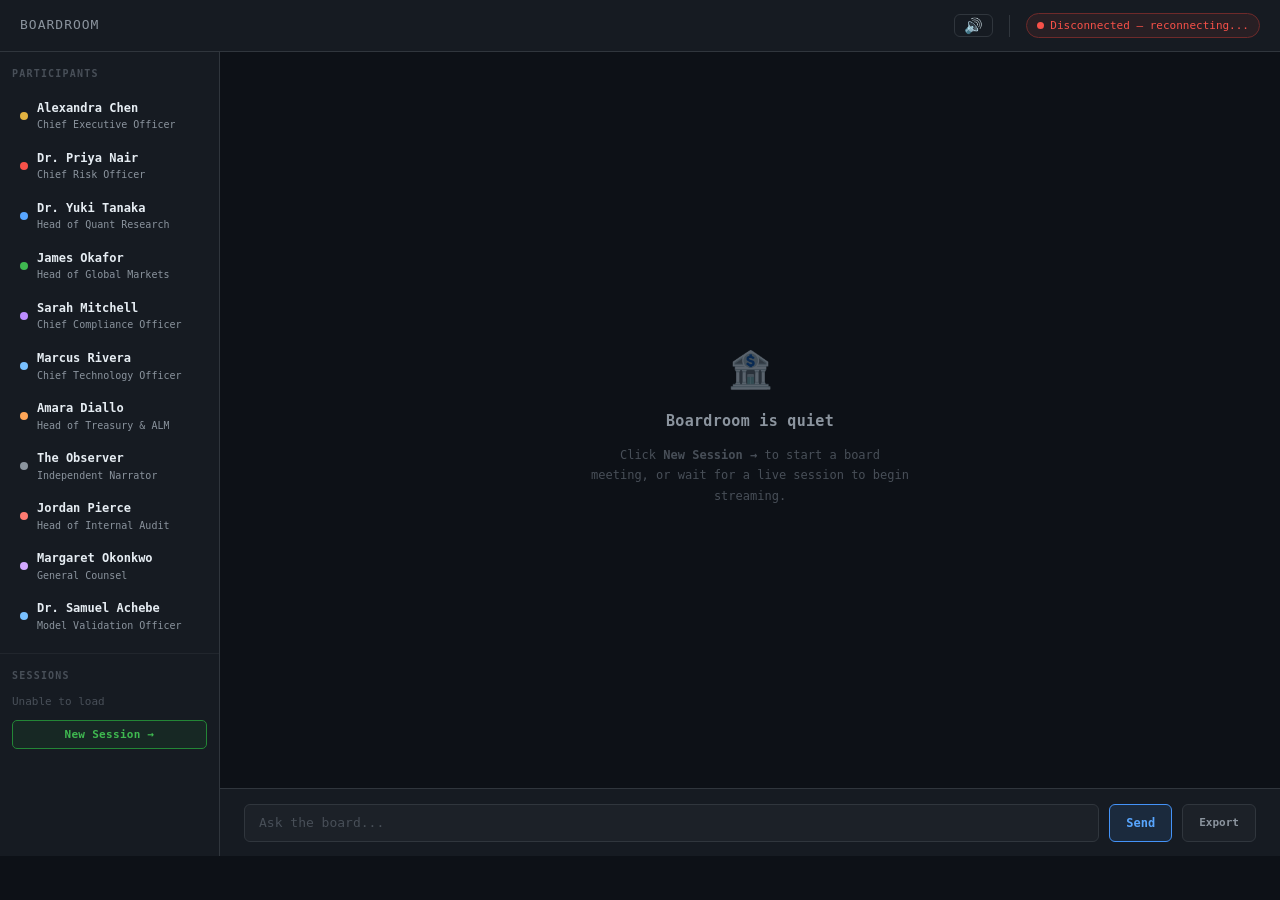
==== dashboard/boardroom.html @ c1d86e3c "feat: boardroom agent picker — 11 agent cards, 3-column grid" ====
<!DOCTYPE html>
<html lang="en">
<head>
    <meta charset="UTF-8">
    <meta name="viewport" content="width=device-width, initial-scale=1.0">
    <title>Apex Global Bank — Boardroom</title>
    <style>
        /* ── Reset & base ──────────────────────────────────────────────────── */
        *, *::before, *::after { box-sizing: border-box; margin: 0; padding: 0; }

        :root {
            --bg-base:      #0d1117;
            --bg-surface:   #161b22;
            --bg-elevated:  #1c2128;
            --border:       #30363d;
            --border-subtle:#21262d;
            --text-primary: #e6edf3;
            --text-muted:   #8b949e;
            --text-dim:     #484f58;
            --gold:         #e3b341;
            --blue:         #58a6ff;
            --green:        #3fb950;
            --red:          #f85149;
            --panel-left:   220px;
            --header-h:     52px;
            --input-h:      68px;
            --font:         'SF Mono', 'Menlo', 'Monaco', 'Cascadia Code', 'Consolas', monospace;
        }

        html, body {
            height: 100%;
            overflow: hidden;
            background: var(--bg-base);
            color: var(--text-primary);
            font-family: var(--font);
            font-size: 13px;
            line-height: 1.55;
        }

        /* ── Layout shell ──────────────────────────────────────────────────── */
        .shell {
            display: grid;
            grid-template-rows: var(--header-h) 1fr;
            height: calc(100vh - 44px); /* 44px = global nav height */
        }

        /* ── Header ────────────────────────────────────────────────────────── */
        .header {
            display: flex;
            align-items: center;
            gap: 16px;
            padding: 0 20px;
            background: var(--bg-surface);
            border-bottom: 1px solid var(--border);
            position: relative;
            z-index: 10;
        }

        .header-logo {
            font-size: 14px;
            font-weight: 700;
            color: var(--gold);
            letter-spacing: 0.5px;
            display: flex;
            align-items: center;
            gap: 8px;
            text-decoration: none;
            cursor: pointer;
        }

        .header-logo .bank-icon {
            width: 22px;
            height: 22px;
            background: var(--gold);
            border-radius: 4px;
            display: flex;
            align-items: center;
            justify-content: center;
            font-size: 12px;
            color: var(--bg-base);
        }

        .header-divider {
            width: 1px;
            height: 22px;
            background: var(--border);
        }

        .header-title {
            font-size: 13px;
            color: var(--text-muted);
            letter-spacing: 1px;
            text-transform: uppercase;
        }

        .header-spacer { flex: 1; }

        .btn-mute {
            background: none;
            border: 1px solid var(--border);
            border-radius: 6px;
            color: var(--text-muted);
            font-size: 15px;
            line-height: 1;
            padding: 3px 9px;
            cursor: pointer;
            transition: color 0.2s, border-color 0.2s;
        }
        .btn-mute:hover { color: var(--text-primary); border-color: var(--text-muted); }
        .btn-mute.muted { color: var(--text-dim); border-color: var(--border-subtle); }


        .connection-badge {
            display: inline-flex;
            align-items: center;
            gap: 6px;
            padding: 3px 10px;
            border-radius: 20px;
            font-size: 11px;
            border: 1px solid var(--border);
            color: var(--text-muted);
            background: var(--bg-base);
            transition: all 0.3s;
        }

        .connection-badge.connected {
            border-color: #238636;
            color: var(--green);
            background: rgba(35, 134, 54, 0.08);
        }

        .connection-badge.disconnected {
            border-color: #6e2a2a;
            color: var(--red);
            background: rgba(248, 81, 73, 0.08);
        }

        .conn-dot {
            width: 7px;
            height: 7px;
            border-radius: 50%;
            background: currentColor;
        }

        .connection-badge.connected .conn-dot {
            animation: pulse-dot 2s ease-in-out infinite;
        }

        /* ── Body split ────────────────────────────────────────────────────── */
        .body {
            display: grid;
            grid-template-columns: var(--panel-left) 1fr;
            overflow: hidden;
        }

        /* ── Left sidebar ──────────────────────────────────────────────────── */
        .sidebar {
            background: var(--bg-surface);
            border-right: 1px solid var(--border);
            display: flex;
            flex-direction: column;
            overflow: hidden;
        }

        .sidebar-section {
            padding: 14px 12px 10px;
            border-bottom: 1px solid var(--border-subtle);
        }

        .sidebar-section:last-child {
            border-bottom: none;
            flex: 1;
            overflow-y: auto;
        }

        .section-label {
            font-size: 10px;
            text-transform: uppercase;
            letter-spacing: 1.2px;
            color: var(--text-dim);
            margin-bottom: 10px;
            font-weight: 600;
        }

        /* ── Agent cards ───────────────────────────────────────────────────── */
        .agent-card {
            display: flex;
            align-items: center;
            gap: 9px;
            padding: 7px 8px;
            border-radius: 5px;
            margin-bottom: 2px;
            cursor: default;
            transition: background 0.15s;
        }

        .agent-card:hover { background: var(--bg-elevated); }

        .agent-card.speaking {
            background: var(--bg-elevated);
        }

        .agent-indicator {
            width: 8px;
            height: 8px;
            border-radius: 50%;
            flex-shrink: 0;
            background: var(--text-dim);
            transition: background 0.3s;
        }

        .agent-card.speaking .agent-indicator {
            animation: speaking-pulse 0.9s ease-in-out infinite;
        }

        .agent-info {
            overflow: hidden;
            min-width: 0;
        }

        .agent-card-name {
            font-size: 12px;
            font-weight: 600;
            color: var(--text-primary);
            white-space: nowrap;
            overflow: hidden;
            text-overflow: ellipsis;
        }

        .agent-card-title {
            font-size: 10px;
            color: var(--text-muted);
            white-space: nowrap;
            overflow: hidden;
            text-overflow: ellipsis;
        }

        /* ── Session list ──────────────────────────────────────────────────── */
        .sessions-scroll {
            overflow-y: auto;
            max-height: 200px;
        }

        .session-item {
            padding: 8px 8px;
            border-radius: 5px;
            cursor: pointer;
            border: 1px solid transparent;
            margin-bottom: 4px;
            transition: all 0.15s;
        }

        .session-item:hover {
            background: var(--bg-elevated);
            border-color: var(--border);
        }

        .session-title {
            font-size: 11px;
            color: var(--text-primary);
            font-weight: 500;
            margin-bottom: 3px;
            line-height: 1.3;
        }

        .session-meta {
            font-size: 10px;
            color: var(--text-muted);
            display: flex;
            gap: 8px;
            flex-wrap: wrap;
        }

        .session-participants {
            color: var(--text-dim);
        }

        .btn-new-session {
            width: 100%;
            margin-top: 10px;
            padding: 7px 12px;
            background: rgba(35, 134, 54, 0.12);
            border: 1px solid #238636;
            border-radius: 5px;
            color: var(--green);
            font-family: var(--font);
            font-size: 11px;
            font-weight: 600;
            cursor: pointer;
            letter-spacing: 0.3px;
            transition: all 0.2s;
            text-align: center;
        }

        .btn-new-session:hover {
            background: rgba(35, 134, 54, 0.22);
            transform: translateY(-1px);
        }

        .btn-new-session:active { transform: translateY(0); }

        .btn-new-session.starting {
            color: var(--gold);
            border-color: var(--gold);
            background: rgba(227, 179, 65, 0.12);
            pointer-events: none;
        }

        /* ── Meeting modal ──────────────────────────────────────────────────── */
        .modal-overlay {
            display: none;
            position: fixed; inset: 0;
            background: rgba(1,4,9,0.75);
            z-index: 100;
            align-items: center;
            justify-content: center;
        }
        .modal-overlay.open { display: flex; }

        .modal {
            background: var(--bg-elevated);
            border: 1px solid var(--border);
            border-radius: 8px;
            padding: 24px;
            width: 480px;
            max-width: 92vw;
            box-shadow: 0 24px 48px rgba(0,0,0,0.5);
            animation: fade-in 0.2s ease;
        }

        .modal h3 {
            font-size: 14px;
            font-weight: 600;
            color: var(--text-primary);
            margin-bottom: 18px;
        }

        .modal label {
            display: block;
            font-size: 11px;
            color: var(--text-muted);
            text-transform: uppercase;
            letter-spacing: 0.06em;
            margin-bottom: 6px;
            margin-top: 14px;
        }

        .modal textarea, .modal input[type=text] {
            width: 100%;
            background: var(--bg-base);
            border: 1px solid var(--border);
            border-radius: 5px;
            padding: 9px 12px;
            color: var(--text-primary);
            font-family: var(--font);
            font-size: 13px;
            outline: none;
            resize: vertical;
        }
        .modal textarea { min-height: 72px; }
        .modal textarea:focus, .modal input[type=text]:focus {
            border-color: #4493f8;
        }

        .agent-picker {
            display: grid;
            grid-template-columns: repeat(3, 1fr);
            gap: 8px;
            margin-top: 4px;
        }

        .agent-pick-card {
            display: flex;
            flex-direction: column;
            align-items: center;
            justify-content: center;
            gap: 4px;
            padding: 8px 6px;
            height: 52px;
            border-radius: 6px;
            border: 1px solid var(--border);
            cursor: pointer;
            transition: all 0.15s;
            background: var(--bg-base);
            user-select: none;
            position: relative;
            overflow: hidden;
        }

        .agent-pick-card:hover {
            border-color: var(--text-dim);
            background: var(--bg-elevated);
        }

        .agent-pick-card.selected {
            background: var(--bg-elevated);
        }

        .agent-pick-avatar {
            width: 32px;
            height: 32px;
            border-radius: 50%;
            display: flex;
            align-items: center;
            justify-content: center;
            font-size: 11px;
            font-weight: 700;
            flex-shrink: 0;
            border: 1px solid transparent;
        }

        .agent-pick-info {
            display: flex;
            flex-direction: column;
            align-items: center;
            min-width: 0;
            width: 100%;
        }

        .agent-pick-name {
            font-size: 12px;
            font-weight: 600;
            color: var(--text-primary);
            white-space: nowrap;
            overflow: hidden;
            text-overflow: ellipsis;
            max-width: 100%;
            text-align: center;
        }

        .agent-pick-role {
            font-size: 10px;
            color: #8b949e;
            white-space: nowrap;
            overflow: hidden;
            text-overflow: ellipsis;
            max-width: 100%;
            text-align: center;
        }

        .agent-pick-check {
            position: absolute;
            top: 3px;
            right: 5px;
            font-size: 10px;
            font-weight: 700;
            opacity: 0;
            transition: opacity 0.15s;
        }

        .agent-pick-card.selected .agent-pick-check {
            opacity: 1;
        }

        .modal-footer {
            display: flex;
            justify-content: flex-end;
            gap: 8px;
            margin-top: 20px;
        }

        .session-item.active {
            background: var(--bg-elevated);
            border-color: #4493f8;
        }
        .session-status {
            display: inline-block;
            width: 6px; height: 6px;
            border-radius: 50%;
            margin-right: 4px;
        }
        .session-status.running  { background: var(--green); animation: pulse-dot 1.5s infinite; }
        .session-status.completed{ background: var(--text-dim); }
        .session-status.error    { background: var(--red); }

        /* ── Right panel ───────────────────────────────────────────────────── */
        .main-panel {
            display: grid;
            grid-template-rows: 1fr var(--input-h);
            overflow: hidden;
        }

        /* ── Conversation feed ─────────────────────────────────────────────── */
        .conversation {
            overflow-y: auto;
            padding: 20px 24px 12px;
            scroll-behavior: smooth;
        }

        .conversation::-webkit-scrollbar { width: 6px; }
        .conversation::-webkit-scrollbar-track { background: transparent; }
        .conversation::-webkit-scrollbar-thumb {
            background: var(--border);
            border-radius: 3px;
        }

        /* Welcome / empty state */
        .empty-state {
            display: flex;
            flex-direction: column;
            align-items: center;
            justify-content: center;
            height: 100%;
            gap: 12px;
            color: var(--text-dim);
            text-align: center;
        }

        .empty-state .empty-icon {
            font-size: 36px;
            opacity: 0.4;
        }

        .empty-state h2 {
            font-size: 15px;
            font-weight: 600;
            color: var(--text-muted);
            letter-spacing: 0.3px;
        }

        .empty-state p {
            font-size: 12px;
            max-width: 320px;
            line-height: 1.7;
        }

        /* ── Message blocks ────────────────────────────────────────────────── */
        .message-block {
            margin-bottom: 20px;
            padding: 14px 16px;
            border-radius: 6px;
            border-left: 3px solid var(--border);
            background: var(--bg-surface);
            position: relative;
            animation: fade-in 0.25s ease;
        }

        .message-block.observer {
            background: rgba(139, 148, 158, 0.06);
            border-left-color: #8b949e;
            font-style: italic;
        }

        .message-block.system-msg {
            background: rgba(88, 166, 255, 0.05);
            border-left-color: var(--blue);
            border-left-width: 2px;
            color: var(--text-muted);
            font-size: 11px;
            padding: 8px 14px;
            display: flex;
            align-items: center;
            gap: 8px;
        }

        .message-block.system-msg::before {
            content: '●';
            color: var(--blue);
            font-size: 8px;
            flex-shrink: 0;
        }

        /* Streaming block — visible while agent is typing */
        .message-block.streaming {
            border-left-color: currentColor;
        }

        .msg-header {
            display: flex;
            align-items: baseline;
            gap: 10px;
            margin-bottom: 8px;
        }

        .agent-badge {
            display: inline-flex;
            align-items: center;
            padding: 2px 8px;
            border-radius: 12px;
            font-size: 10px;
            font-weight: 700;
            letter-spacing: 0.4px;
            text-transform: uppercase;
            color: var(--bg-base);
            flex-shrink: 0;
        }

        .msg-agent-title {
            font-size: 10px;
            color: var(--text-dim);
            font-style: normal;
        }

        .msg-timestamp {
            font-size: 10px;
            color: var(--text-dim);
            margin-left: auto;
        }

        .msg-text {
            font-size: 13px;
            color: var(--text-primary);
            line-height: 1.7;
            white-space: pre-wrap;
            word-break: break-word;
        }

        .message-block.observer .msg-text {
            color: #a8b3bf;
        }

        /* Markdown-lite rendering applied via JS */
        .msg-text strong { color: #f0f6fc; font-weight: 700; }
        .msg-text em     { font-style: italic; color: var(--text-muted); }

        /* ── Typing indicator ──────────────────────────────────────────────── */
        .typing-block {
            display: none;
            margin-bottom: 16px;
            padding: 12px 16px;
            border-radius: 6px;
            border-left: 3px solid var(--border);
            background: var(--bg-surface);
            animation: fade-in 0.2s ease;
        }

        .typing-block.visible { display: block; }

        .typing-header {
            display: flex;
            align-items: center;
            gap: 10px;
            margin-bottom: 6px;
        }

        .typing-dots {
            display: flex;
            gap: 4px;
            align-items: center;
            height: 16px;
        }

        .typing-dot {
            width: 5px;
            height: 5px;
            border-radius: 50%;
            background: var(--text-dim);
            animation: typing-bounce 1.1s ease-in-out infinite;
        }

        .typing-dot:nth-child(2) { animation-delay: 0.18s; }
        .typing-dot:nth-child(3) { animation-delay: 0.36s; }

        /* Streaming text accumulator inside typing block */
        .streaming-text {
            font-size: 13px;
            color: var(--text-muted);
            line-height: 1.7;
            white-space: pre-wrap;
            word-break: break-word;
            min-height: 20px;
        }

        /* ── Input bar ─────────────────────────────────────────────────────── */
        .input-bar {
            display: flex;
            align-items: center;
            gap: 10px;
            padding: 12px 24px;
            background: var(--bg-surface);
            border-top: 1px solid var(--border);
        }

        .input-field {
            flex: 1;
            height: 38px;
            background: var(--bg-elevated);
            border: 1px solid var(--border);
            border-radius: 6px;
            padding: 0 14px;
            color: var(--text-primary);
            font-family: var(--font);
            font-size: 13px;
            outline: none;
            transition: border-color 0.2s;
        }

        .input-field::placeholder { color: var(--text-dim); }

        .input-field:focus {
            border-color: #4493f8;
            background: var(--bg-base);
        }

        .btn {
            height: 38px;
            padding: 0 16px;
            border-radius: 6px;
            border: 1px solid var(--border);
            background: var(--bg-elevated);
            color: var(--text-muted);
            font-family: var(--font);
            font-size: 12px;
            font-weight: 600;
            cursor: pointer;
            white-space: nowrap;
            transition: all 0.15s;
        }

        .btn:hover {
            background: var(--bg-base);
            color: var(--text-primary);
            border-color: #4493f8;
        }

        .btn-send {
            background: rgba(68, 147, 248, 0.12);
            border-color: #4493f8;
            color: var(--blue);
        }

        .btn-send:hover {
            background: rgba(68, 147, 248, 0.22);
            color: #79c0ff;
        }

        .btn-export {
            font-size: 11px;
        }


        /* ── Keyframe animations ───────────────────────────────────────────── */
        @keyframes fade-in {
            from { opacity: 0; transform: translateY(4px); }
            to   { opacity: 1; transform: translateY(0); }
        }

        @keyframes pulse-dot {
            0%, 100% { opacity: 1; }
            50%       { opacity: 0.35; }
        }

        @keyframes speaking-pulse {
            0%, 100% { opacity: 1;   transform: scale(1);    }
            50%       { opacity: 0.5; transform: scale(1.35); }
        }

        @keyframes typing-bounce {
            0%, 60%, 100% { transform: translateY(0);    opacity: 0.4; }
            30%            { transform: translateY(-5px); opacity: 1;   }
        }

        /* ── Scrollbar styling ─────────────────────────────────────────────── */
        .sidebar::-webkit-scrollbar,
        .sessions-scroll::-webkit-scrollbar { width: 4px; }
        .sidebar::-webkit-scrollbar-track,
        .sessions-scroll::-webkit-scrollbar-track { background: transparent; }
        .sidebar::-webkit-scrollbar-thumb,
        .sessions-scroll::-webkit-scrollbar-thumb {
            background: var(--border-subtle);
            border-radius: 2px;
        }
    </style>
    <script src="/static/shared_nav.js" defer></script>
</head>
<body>

<div class="shell">

    <!-- ── Header (page controls only; brand/tabs in global nav) ──────────── -->
    <header class="header">
        <div class="header-title">Boardroom</div>
        <div class="header-spacer"></div>
        <button id="btn-mute" class="btn-mute" onclick="toggleMute()" title="Toggle voice narration">🔊</button>
        <div class="header-divider"></div>
        <div id="conn-badge" class="connection-badge">
            <span class="conn-dot"></span>
            <span id="conn-text">Connecting...</span>
        </div>
    </header>

    <!-- ── Body ────────────────────────────────────────────────────────────── -->
    <div class="body">

        <!-- Left sidebar -->
        <aside class="sidebar">

            <!-- Participants -->
            <div class="sidebar-section">
                <div class="section-label">Participants</div>
                <div id="agents-list">
                    <!-- populated by JS -->
                </div>
            </div>

            <!-- Sessions -->
            <div class="sidebar-section">
                <div class="section-label">Sessions</div>
                <div class="sessions-scroll">
                    <div id="sessions-list">
                        <div style="color:var(--text-dim);font-size:11px;padding:4px 0;">Loading...</div>
                    </div>
                </div>
                <button class="btn-new-session" id="btn-start" onclick="openModal()">
                    New Session &rarr;
                </button>
            </div>

        </aside>

        <!-- Main panel -->
        <main class="main-panel">

            <!-- Conversation feed -->
            <div class="conversation" id="conversation">
                <div class="empty-state" id="empty-state">
                    <div class="empty-icon">🏦</div>
                    <h2>Boardroom is quiet</h2>
                    <p>Click <strong>New Session &rarr;</strong> to start a board meeting,
                       or wait for a live session to begin streaming.</p>
                </div>
            </div>

            <!-- Typing indicator (always present, toggled visible) -->
            <div class="typing-block" id="typing-block">
                <div class="typing-header">
                    <span class="agent-badge" id="typing-badge">...</span>
                    <span class="typing-dots">
                        <span class="typing-dot"></span>
                        <span class="typing-dot"></span>
                        <span class="typing-dot"></span>
                    </span>
                </div>
                <div class="streaming-text" id="streaming-text"></div>
            </div>

            <!-- Input bar -->
            <div class="input-bar">
                <input
                    type="text"
                    class="input-field"
                    id="ask-input"
                    placeholder="Ask the board..."
                    onkeydown="if(event.key==='Enter') sendQuestion()"
                    autocomplete="off"
                    spellcheck="false"
                >
                <button class="btn btn-send" onclick="sendQuestion()">Send</button>
                <button class="btn btn-export" id="btn-export" onclick="exportTranscript()">Export</button>
            </div>

        </main>
    </div>
</div>

<!-- ── New Meeting Modal ────────────────────────────────────────────────────── -->
<div class="modal-overlay" id="modal-overlay" onclick="if(event.target===this)closeModal()">
    <div class="modal">
        <h3>New Board Meeting</h3>

        <label for="modal-topic">Topic / Question</label>
        <textarea id="modal-topic" rows="3"
            placeholder="e.g. What infrastructure do we need to go live with real data feeds?"></textarea>

        <label for="modal-title">Session Title (optional)</label>
        <input type="text" id="modal-title" placeholder="Auto-generated from topic if blank">

        <label>Participants</label>
        <div class="agent-picker" id="agent-picker">
            <!-- populated by JS -->
        </div>

        <div class="modal-footer">
            <button class="btn" onclick="closeModal()">Cancel</button>
            <button class="btn btn-send" id="btn-launch" onclick="launchMeeting()">
                Start Meeting &rarr;
            </button>
        </div>
    </div>
</div>

<script>
    // ── Constants ─────────────────────────────────────────────────────────────

    const AGENT_META = [
        { name: "Alexandra Chen",    title: "Chief Executive Officer",    color: "#e3b341" },
        { name: "Dr. Priya Nair",    title: "Chief Risk Officer",         color: "#f85149" },
        { name: "Dr. Yuki Tanaka",   title: "Head of Quant Research",     color: "#58a6ff" },
        { name: "James Okafor",      title: "Head of Global Markets",     color: "#3fb950" },
        { name: "Sarah Mitchell",    title: "Chief Compliance Officer",   color: "#bc8cff" },
        { name: "Marcus Rivera",     title: "Chief Technology Officer",   color: "#79c0ff" },
        { name: "Amara Diallo",      title: "Head of Treasury & ALM",     color: "#ffa657" },
        { name: "The Observer",      title: "Independent Narrator",       color: "#8b949e" },
        { name: "Jordan Pierce",     title: "Head of Internal Audit",     color: "#ff7b72" },
        { name: "Margaret Okonkwo",  title: "General Counsel",            color: "#d2a8ff" },
        { name: "Dr. Samuel Achebe", title: "Model Validation Officer",   color: "#79c0ff" },
    ];

    // ── Voice profiles — swap provider here when upgrading to ElevenLabs / OpenAI TTS ──
    //
    // Each agent has: gender (for voice matching), accent (BCP-47 prefix),
    // rate (0.1–2.0, 1.0 = normal), pitch (0.0–2.0, 1.0 = normal).
    // BrowserTTSProvider uses these to pick the best available system voice.
    // Future: ElevenLabsTTSProvider maps gender+accent → a provider voice_id.

    const VOICE_PROFILES = {
        "Alexandra Chen":       { gender: "female", accent: "en-US", rate: 1.00, pitch: 1.05 },
        "Dr. Priya Nair":       { gender: "female", accent: "en-GB", rate: 0.85, pitch: 0.95 },
        "Diana Osei":           { gender: "female", accent: "en-US", rate: 0.95, pitch: 1.00 },
        "Amara Diallo":         { gender: "female", accent: "en-US", rate: 0.90, pitch: 1.00 },
        "Sarah Mitchell":       { gender: "female", accent: "en-US", rate: 0.90, pitch: 1.05 },
        "Isabella Rossi":       { gender: "female", accent: "en-US", rate: 1.05, pitch: 1.10 },
        "Dr. Fatima Al-Rashid": { gender: "female", accent: "en-US", rate: 0.95, pitch: 1.00 },
        "Sophie Laurent":       { gender: "female", accent: "en-GB", rate: 1.05, pitch: 1.05 },
        "James Okafor":         { gender: "male",   accent: "en-US", rate: 1.15, pitch: 1.00 },
        "Marcus Rivera":        { gender: "male",   accent: "en-US", rate: 1.05, pitch: 1.05 },
        "Robert Adeyemi":       { gender: "male",   accent: "en-GB", rate: 0.90, pitch: 0.95 },
        "Dr. Yuki Tanaka":      { gender: "male",   accent: "en-US", rate: 1.00, pitch: 1.10 },
        "Chen Wei":             { gender: "male",   accent: "en-US", rate: 0.95, pitch: 0.95 },
        "Ivan Petrov":          { gender: "male",   accent: "en-US", rate: 0.85, pitch: 0.90 },
        "The Observer":         { gender: "male",   accent: "en-US", rate: 0.88, pitch: 0.92 },
    };

    // ── TTS — BrowserTTSProvider (swap point for future ElevenLabs / OpenAI) ──────────
    //
    // To upgrade: implement a class with the same speak(text, profile) / cancel() API,
    // then change the one line in TTSManager: `this._provider = new YourProvider()`.

    class BrowserTTSProvider {
        constructor() {
            this._synth  = window.speechSynthesis;
            this._voices = [];
            // Chrome loads voices async; other browsers load them sync
            const load = () => { this._voices = this._synth.getVoices(); };
            load();
            if (this._synth.onvoiceschanged !== undefined) {
                this._synth.onvoiceschanged = load;
            }
        }

        speak(text, profile) {
            // Re-fetch voices in case they loaded after construction
            if (!this._voices.length) this._voices = this._synth.getVoices();
            const utt = new SpeechSynthesisUtterance(text);
            const v   = this._pickVoice(profile);
            if (v) utt.voice = v;
            utt.rate  = profile.rate  ?? 1.0;
            utt.pitch = profile.pitch ?? 1.0;
            this._synth.speak(utt);
        }

        cancel() {
            this._synth.cancel();
        }

        _pickVoice(profile) {
            // Keyword hints used to match gender from voice name strings
            const hints = {
                female: ["female","zira","samantha","karen","victoria","moira","fiona","tessa","ava","susan"],
                male:   ["male","daniel","alex","thomas","fred","rishi","oliver","aaron","arthur","gordon"],
            };
            const wanted = hints[profile.gender] || [];
            const accent = profile.accent || "en";
            const vs     = this._voices;
            // 1. accent + gender hint
            return vs.find(v => v.lang.startsWith(accent) && wanted.some(h => v.name.toLowerCase().includes(h)))
                // 2. accent only
                || vs.find(v => v.lang.startsWith(accent))
                // 3. any English
                || vs.find(v => v.lang.startsWith("en"))
                // 4. absolute fallback
                || vs[0]
                || null;
        }
    }

    class TTSManager {
        constructor() {
            // ── Swap provider here ─────────────────────────────────────────────
            this._provider = new BrowserTTSProvider();
            // ─────────────────────────────────────────────────────────────────
            this._muted    = !("speechSynthesis" in window); // auto-mute if unsupported
        }

        speak(text, agentName) {
            if (this._muted) return;
            const profile = VOICE_PROFILES[agentName] || { gender: "male", accent: "en-US", rate: 1.0, pitch: 1.0 };
            this._provider.cancel();   // interrupt previous speaker
            this._provider.speak(text, profile);
        }

        cancel() {
            this._provider.cancel();
        }

        toggleMute() {
            this._muted = !this._muted;
            if (this._muted) this._provider.cancel();
            return this._muted;
        }

        get muted() { return this._muted; }
        get supported() { return "speechSynthesis" in window; }
    }

    const tts = new TTSManager();

    // ── State ─────────────────────────────────────────────────────────────────

    let ws = null;
    let streamingAgent = null;       // name of agent currently streaming
    let streamingColor = "#c9d1d9";
    let streamingBuffer = "";        // accumulated tokens for current turn
    const messageLog = [];           // all rendered messages (for export)

    // ── Render agent sidebar ──────────────────────────────────────────────────

    function renderAgentList() {
        const el = document.getElementById("agents-list");
        el.innerHTML = AGENT_META.map(a => `
            <div class="agent-card" id="agent-${slugify(a.name)}" data-name="${a.name}">
                <span class="agent-indicator" style="background:${a.color}" id="dot-${slugify(a.name)}"></span>
                <div class="agent-info">
                    <div class="agent-card-name">${a.name}</div>
                    <div class="agent-card-title">${a.title}</div>
                </div>
            </div>
        `).join("");
    }

    function slugify(name) {
        return name.toLowerCase().replace(/[^a-z0-9]/g, "-");
    }

    function setAgentSpeaking(name, speaking) {
        const card = document.getElementById("agent-" + slugify(name));
        if (!card) return;
        card.classList.toggle("speaking", speaking);
        const dot = document.getElementById("dot-" + slugify(name));
        const meta = AGENT_META.find(a => a.name === name);
        if (dot && meta) {
            dot.style.background = speaking ? meta.color : "var(--text-dim)";
        }
    }

    // ── State ─────────────────────────────────────────────────────────────────
    let availableAgents = [];
    let selectedAgents  = new Set(["Alexandra Chen","Dr. Priya Nair","Marcus Rivera","Dr. Yuki Tanaka","James Okafor","The Observer"]);
    let viewingMeetingId = null;  // null = live session
    let activeMeetingId  = null;  // most recently started/active meeting

    // ── Modal ─────────────────────────────────────────────────────────────────

    async function openModal() {
        // Load agent roster if not yet loaded
        if (!availableAgents.length) {
            try {
                const res = await fetch("/api/boardroom/agents");
                availableAgents = await res.json();
            } catch (_) {
                availableAgents = [
                    { name: "Alexandra Chen",  title: "CEO",        color: "#e3b341" },
                    { name: "Dr. Priya Nair",  title: "CRO",        color: "#f85149" },
                    { name: "Marcus Rivera",   title: "CTO",        color: "#79c0ff" },
                    { name: "Dr. Yuki Tanaka", title: "Quant",      color: "#58a6ff" },
                    { name: "James Okafor",    title: "Trader",     color: "#3fb950" },
                    { name: "Sarah Mitchell",  title: "Compliance", color: "#bc8cff" },
                    { name: "Amara Diallo",    title: "Treasury",   color: "#ffa657" },
                    { name: "Diana Osei",      title: "CFO",        color: "#e3b341" },
                    { name: "The Observer",    title: "Narrator",   color: "#8b949e" },
                ];
            }
        }

        const picker = document.getElementById("agent-picker");
        picker.innerHTML = availableAgents.map(a => {
            const parts = a.name.replace(/^Dr\.\s+/, "").split(" ");
            const initials = (parts[0][0] + (parts[parts.length - 1][0] || "")).toUpperCase();
            const bg   = a.color + "33";
            const sel  = selectedAgents.has(a.name);
            const borderStyle = sel ? `border-color:${a.color}` : "";
            return `
            <div class="agent-pick-card ${sel ? 'selected' : ''}"
                 style="${borderStyle}"
                 onclick="toggleAgent('${esc(a.name)}')"
                 id="chip-${slugify(a.name)}">
                <span class="agent-pick-check" style="color:${a.color}">✓</span>
                <div class="agent-pick-avatar" style="background:${bg};color:${a.color};border-color:${a.color}">${initials}</div>
                <div class="agent-pick-info">
                    <span class="agent-pick-name">${esc(a.name)}</span>
                    <span class="agent-pick-role">${esc(a.title)}</span>
                </div>
            </div>`;
        }).join("");

        document.getElementById("modal-overlay").classList.add("open");
        document.getElementById("modal-topic").focus();
    }

    function closeModal() {
        document.getElementById("modal-overlay").classList.remove("open");
    }

    function toggleAgent(name) {
        const chip = document.getElementById("chip-" + slugify(name));
        const agentMeta = availableAgents.find(a => a.name === name);
        if (selectedAgents.has(name)) {
            if (selectedAgents.size <= 1) return;  // keep at least one
            selectedAgents.delete(name);
            chip.classList.remove("selected");
            chip.style.borderColor = "";
        } else {
            selectedAgents.add(name);
            chip.classList.add("selected");
            if (agentMeta) chip.style.borderColor = agentMeta.color;
        }
    }

    async function launchMeeting() {
        const topic = document.getElementById("modal-topic").value.trim();
        const title = document.getElementById("modal-title").value.trim();
        if (!topic) {
            document.getElementById("modal-topic").focus();
            return;
        }

        const btn = document.getElementById("btn-launch");
        btn.textContent = "Starting…";
        btn.style.pointerEvents = "none";

        try {
            const res = await fetch("/api/boardroom/start", {
                method:  "POST",
                headers: { "Content-Type": "application/json" },
                body:    JSON.stringify({
                    topic,
                    title: title || undefined,
                    agents: [...selectedAgents],
                }),
            });
            const data = await res.json();
            closeModal();
            document.getElementById("modal-topic").value = "";
            document.getElementById("modal-title").value = "";

            // Track the active meeting for question routing
            activeMeetingId  = data.meeting_id;
            // Switch to live view
            viewingMeetingId = null;
            clearConversation();
            hideEmptyState();
            renderSystemMessage(`Meeting started: "${data.title}"`);
            loadMeetings();
        } catch (e) {
            renderSystemMessage("Could not start meeting — is the server running?");
        } finally {
            btn.textContent = "Start Meeting →";
            btn.style.pointerEvents = "";
        }
    }

    // ── Session list ──────────────────────────────────────────────────────────

    async function loadMeetings() {
        try {
            const res = await fetch("/api/boardroom/meetings");
            const meetings = await res.json();
            const el = document.getElementById("sessions-list");
            if (!meetings.length) {
                el.innerHTML = '<div style="color:var(--text-dim);font-size:11px;padding:4px 0;">No sessions yet</div>';
                return;
            }
            el.innerHTML = meetings.map(m => {
                const isActive = m.id === viewingMeetingId;
                const statusCls = m.status || "completed";
                return `
                <div class="session-item ${isActive ? 'active' : ''}"
                     onclick="loadPastMeeting('${esc(m.id)}', '${esc(m.title)}')">
                    <div class="session-title">
                        <span class="session-status ${statusCls}"></span>${esc(m.title)}
                    </div>
                    <div class="session-meta">
                        <span>${fmtDate(m.started_at || m.date)}</span>
                        <span style="color:var(--text-dim)">${(m.agent_names||[]).length || m.participant_count || 0} agents · ${m.turn_count||0} turns</span>
                    </div>
                </div>`;
            }).join("");
        } catch (e) {
            document.getElementById("sessions-list").innerHTML =
                '<div style="color:var(--text-dim);font-size:11px;">Unable to load</div>';
        }
    }

    // Load a past meeting transcript into the conversation panel
    async function loadPastMeeting(meetingId, title) {
        viewingMeetingId = meetingId;
        clearConversation();
        hideEmptyState();

        renderSystemMessage(`Viewing past session: "${title}"`);

        try {
            const res = await fetch(`/api/boardroom/meetings/${meetingId}`);
            const data = await res.json();
            if (data.turns && data.turns.length) {
                data.turns.forEach(t => appendAgentMessage(t));
                scrollToBottom();
            } else {
                renderSystemMessage("No turns recorded for this session yet.");
            }
        } catch (e) {
            renderSystemMessage("Could not load session transcript.");
        }

        loadMeetings();  // refresh list to highlight active
    }

    // Return to the live stream
    function viewLive() {
        viewingMeetingId = null;
        clearConversation();
        // Re-request history from broadcaster
        if (ws && ws.readyState === WebSocket.OPEN) {
            ws.send(JSON.stringify({ type: "request_history" }));
        }
        loadMeetings();
    }

    function fmtDate(iso) {
        if (!iso) return "";
        try {
            const d = new Date(iso);
            return d.toLocaleDateString("en-US", { month: "short", day: "numeric", year: "numeric" });
        } catch (_) { return iso.slice(0, 10); }
    }

    function clearConversation() {
        const conv = document.getElementById("conversation");
        // Remove all children except typing-block
        [...conv.children].forEach(c => {
            if (c.id !== "typing-block") c.remove();
        });
    }

    // ── WebSocket ─────────────────────────────────────────────────────────────

    let _pingInterval = null;

    function connect() {
        const proto = location.protocol === "https:" ? "wss:" : "ws:";
        const url = `${proto}//${location.host}/ws/boardroom`;
        ws = new WebSocket(url);

        ws.onopen = () => {
            setConnectionState("connected", "Connected");
        };

        ws.onclose = () => {
            setConnectionState("disconnected", "Disconnected — reconnecting...");
            // Clear old ping interval before scheduling reconnect
            if (_pingInterval !== null) { clearInterval(_pingInterval); _pingInterval = null; }
            setTimeout(connect, 3500);
        };

        ws.onerror = () => {
            setConnectionState("disconnected", "Connection error");
        };

        ws.onmessage = (evt) => {
            try {
                handleMessage(JSON.parse(evt.data));
            } catch (e) { /* ignore malformed */ }
        };

        // Keepalive ping every 25 s — stored so we can clear on reconnect
        if (_pingInterval !== null) clearInterval(_pingInterval);
        _pingInterval = setInterval(() => {
            if (ws && ws.readyState === WebSocket.OPEN) {
                ws.send(JSON.stringify({ type: "ping" }));
            }
        }, 25000);
    }

    function setConnectionState(cls, text) {
        const badge = document.getElementById("conn-badge");
        badge.className = "connection-badge " + cls;
        document.getElementById("conn-text").textContent = text;
    }

    // ── Message handler ───────────────────────────────────────────────────────

    function handleMessage(msg) {
        switch (msg.type) {

            case "history":
                // Replay all past messages in order
                if (msg.messages && msg.messages.length > 0) {
                    hideEmptyState();
                    msg.messages.forEach(renderFromHistory);
                    scrollToBottom();
                }
                break;

            case "turn_start":
                hideEmptyState();
                tts.cancel();                // stop previous agent before next begins
                streamingAgent  = msg.agent;
                streamingColor  = msg.color || "#c9d1d9";
                streamingBuffer = "";
                showTypingIndicator(msg.agent, msg.color);
                setAgentSpeaking(msg.agent, true);
                break;

            case "token":
                if (msg.agent === streamingAgent) {
                    streamingBuffer += msg.token;
                    updateStreamingText(streamingBuffer);
                    scrollToBottom();
                }
                break;

            case "turn_end":
                // The agent_turn message that follows will add the final block;
                // just clear the typing indicator here.
                hideTypingIndicator();
                setAgentSpeaking(msg.agent, false);
                streamingAgent  = null;
                streamingBuffer = "";
                break;

            case "agent_turn":
                hideEmptyState();
                // Don't duplicate: if we just streamed this turn we already
                // have the text — but history replay will include it, so we
                // always render it.
                appendAgentMessage(msg);
                tts.speak(msg.text, msg.agent);  // speak once full turn is ready
                scrollToBottom();
                break;

            case "system":
                hideEmptyState();
                renderSystemMessage(msg.message, msg.timestamp);
                scrollToBottom();
                break;

            case "pong":
                break; // keepalive, ignore
        }
    }

    function renderFromHistory(msg) {
        if (msg.type === "agent_turn") appendAgentMessage(msg);
        else if (msg.type === "system") renderSystemMessage(msg.message, msg.timestamp);
    }

    // ── Render functions ──────────────────────────────────────────────────────

    function appendAgentMessage(msg) {
        const conv  = document.getElementById("conversation");
        const isObs = msg.agent === "The Observer";
        const color = msg.color || "#c9d1d9";
        const ts    = msg.timestamp ? fmtTime(msg.timestamp) : "";
        const html  = renderMarkdownLite(esc(msg.text));

        const block = document.createElement("div");
        block.className = "message-block" + (isObs ? " observer" : "");
        block.style.borderLeftColor = color;
        block.innerHTML = `
            <div class="msg-header">
                <span class="agent-badge" style="background:${color}">${esc(msg.agent)}</span>
                <span class="msg-agent-title">${esc(msg.title || "")}</span>
                <span class="msg-timestamp">${ts}</span>
            </div>
            <div class="msg-text">${html}</div>
        `;
        conv.appendChild(block);

        messageLog.push({
            agent: msg.agent,
            title: msg.title || "",
            text:  msg.text,
            timestamp: msg.timestamp || new Date().toISOString(),
        });
    }

    function renderSystemMessage(text, timestamp) {
        const conv = document.getElementById("conversation");
        const ts   = timestamp ? fmtTime(timestamp) : "";

        const block = document.createElement("div");
        block.className = "message-block system-msg";
        block.innerHTML = `<span style="flex:1">${esc(text)}</span><span class="msg-timestamp">${ts}</span>`;
        conv.appendChild(block);
    }

    function showTypingIndicator(agentName, color) {
        const block = document.getElementById("typing-block");
        const badge = document.getElementById("typing-badge");
        const meta  = AGENT_META.find(a => a.name === agentName);
        const c     = color || (meta ? meta.color : "#c9d1d9");

        badge.textContent = agentName;
        badge.style.background = c;
        block.style.borderLeftColor = c;
        document.getElementById("streaming-text").textContent = "";
        block.classList.add("visible");

        // Move typing block to end of conversation
        const conv = document.getElementById("conversation");
        conv.appendChild(block);
        scrollToBottom();
    }

    function updateStreamingText(text) {
        document.getElementById("streaming-text").textContent = text;
    }

    function hideTypingIndicator() {
        document.getElementById("typing-block").classList.remove("visible");
    }

    function hideEmptyState() {
        const es = document.getElementById("empty-state");
        if (es) es.remove();
    }

    // ── Markdown-lite renderer ────────────────────────────────────────────────

    function renderMarkdownLite(html) {
        // Already HTML-escaped — just apply inline formatting
        return html
            // **bold**
            .replace(/\*\*(.+?)\*\*/g, "<strong>$1</strong>")
            // *italic*
            .replace(/\*(.+?)\*/g, "<em>$1</em>")
            // Line breaks
            .replace(/\n/g, "<br>");
    }

    // ── Input actions ─────────────────────────────────────────────────────────

    async function sendQuestion() {
        const input = document.getElementById("ask-input");
        const text  = input.value.trim();
        if (!text) return;
        input.value = "";

        // Use active meeting if live, otherwise use the one being viewed
        const meeting_id = activeMeetingId || viewingMeetingId || "";

        try {
            await fetch("/api/boardroom/inject", {
                method:  "POST",
                headers: { "Content-Type": "application/json" },
                body:    JSON.stringify({ text, meeting_id }),
            });
        } catch (e) {
            renderSystemMessage("Could not send message — server unavailable.");
        }
    }

    function exportTranscript() {
        // If viewing a past meeting, download via server endpoint
        if (viewingMeetingId) {
            window.location = `/api/boardroom/meetings/${viewingMeetingId}/export`;
            return;
        }
        // Live session: export from in-memory log
        if (!messageLog.length) {
            alert("No messages to export yet.");
            return;
        }
        const lines = [
            "# Apex Global Bank — Boardroom Transcript",
            `*Exported ${new Date().toUTCString()}*`,
            "",
        ];
        for (const m of messageLog) {
            lines.push(`## ${m.agent} — ${m.title}`);
            lines.push(`*${m.timestamp}*`);
            lines.push("");
            lines.push(m.text);
            lines.push("");
            lines.push("---");
            lines.push("");
        }
        const blob = new Blob([lines.join("\n")], { type: "text/markdown" });
        const url  = URL.createObjectURL(blob);
        const a    = document.createElement("a");
        a.href     = url;
        a.download = `boardroom-transcript-${Date.now()}.md`;
        a.click();
        URL.revokeObjectURL(url);
    }

    // ── Utilities ─────────────────────────────────────────────────────────────

    function esc(str) {
        if (!str) return "";
        return String(str)
            .replace(/&/g, "&amp;")
            .replace(/</g, "&lt;")
            .replace(/>/g, "&gt;")
            .replace(/"/g, "&quot;")
            .replace(/'/g, "&#39;");
    }

    function fmtTime(iso) {
        try {
            return new Date(iso).toLocaleTimeString("en-US", {
                hour:   "2-digit",
                minute: "2-digit",
                second: "2-digit",
                hour12: false,
            });
        } catch (_) { return ""; }
    }

    function scrollToBottom() {
        const conv = document.getElementById("conversation");
        conv.scrollTop = conv.scrollHeight;
    }

    // ── Voice controls ────────────────────────────────────────────────────────

    function toggleMute() {
        const muted = tts.toggleMute();
        const btn   = document.getElementById("btn-mute");
        btn.textContent = muted ? "🔇" : "🔊";
        btn.title       = muted ? "Unmute voice narration" : "Mute voice narration";
        btn.classList.toggle("muted", muted);
    }

    // ── Boot ──────────────────────────────────────────────────────────────────

    renderAgentList();
    loadMeetings();
    connect();
    // Hide mute button on browsers without Speech Synthesis support
    if (!tts.supported) document.getElementById("btn-mute").style.display = "none";
    // Refresh session list every 15s to pick up status changes
    setInterval(loadMeetings, 15_000);
</script>
</body>
</html>
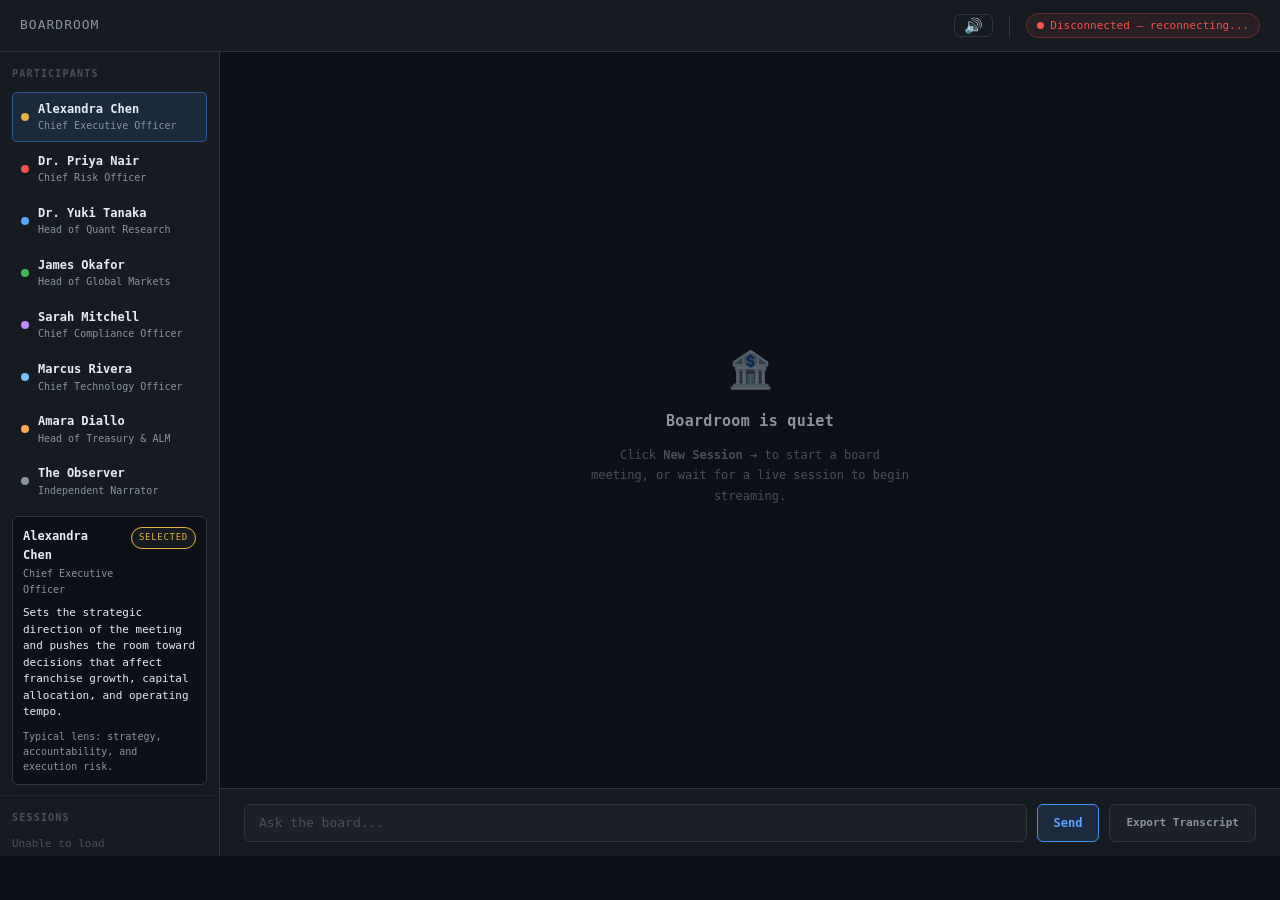
==== commit 673137e0: "feat: Risk dashboard and dashboard-wide enhancements Adds risk.html (live VaR/SVaR/FRTB-SA/PFE panel" ====
--- a/dashboard/boardroom.html
+++ b/dashboard/boardroom.html
@@ -190,14 +190,26 @@
             padding: 7px 8px;
             border-radius: 5px;
             margin-bottom: 2px;
-            cursor: default;
-            transition: background 0.15s;
+            cursor: pointer;
+            transition: background 0.15s, border-color 0.15s;
+            border: 1px solid transparent;
         }
 
         .agent-card:hover { background: var(--bg-elevated); }
+
+        .agent-card:focus-visible {
+            outline: none;
+            border-color: #4493f8;
+            background: var(--bg-elevated);
+        }
 
         .agent-card.speaking {
             background: var(--bg-elevated);
+        }
+
+        .agent-card.selected {
+            background: rgba(68, 147, 248, 0.12);
+            border-color: rgba(68, 147, 248, 0.45);
         }
 
         .agent-indicator {
@@ -233,6 +245,59 @@
             white-space: nowrap;
             overflow: hidden;
             text-overflow: ellipsis;
+        }
+
+        .agent-summary {
+            margin-top: 10px;
+            padding: 10px;
+            border: 1px solid var(--border);
+            border-radius: 6px;
+            background: var(--bg-base);
+        }
+
+        .agent-summary-header {
+            display: flex;
+            align-items: flex-start;
+            justify-content: space-between;
+            gap: 8px;
+            margin-bottom: 8px;
+        }
+
+        .agent-summary-name {
+            font-size: 12px;
+            font-weight: 600;
+            color: var(--text-primary);
+        }
+
+        .agent-summary-role {
+            font-size: 10px;
+            color: var(--text-muted);
+            margin-top: 2px;
+        }
+
+        .agent-summary-badge {
+            flex-shrink: 0;
+            padding: 3px 7px;
+            border-radius: 999px;
+            border: 1px solid var(--border);
+            font-size: 9px;
+            letter-spacing: 0.08em;
+            text-transform: uppercase;
+            color: var(--text-muted);
+            background: var(--bg-surface);
+        }
+
+        .agent-summary-text {
+            font-size: 11px;
+            color: var(--text-primary);
+            line-height: 1.5;
+        }
+
+        .agent-summary-focus {
+            margin-top: 8px;
+            font-size: 10px;
+            color: var(--text-muted);
+            line-height: 1.5;
         }
 
         /* ── Session list ──────────────────────────────────────────────────── */
@@ -363,93 +428,35 @@
         }
 
         .agent-picker {
-            display: grid;
-            grid-template-columns: repeat(3, 1fr);
-            gap: 8px;
+            display: flex;
+            flex-wrap: wrap;
+            gap: 6px;
             margin-top: 4px;
         }
 
-        .agent-pick-card {
-            display: flex;
-            flex-direction: column;
+        .agent-chip {
+            display: inline-flex;
             align-items: center;
-            justify-content: center;
-            gap: 4px;
-            padding: 8px 6px;
-            height: 52px;
-            border-radius: 6px;
+            gap: 5px;
+            padding: 4px 10px;
+            border-radius: 20px;
+            font-size: 11px;
             border: 1px solid var(--border);
             cursor: pointer;
             transition: all 0.15s;
+            color: var(--text-muted);
             background: var(--bg-base);
             user-select: none;
-            position: relative;
-            overflow: hidden;
-        }
-
-        .agent-pick-card:hover {
-            border-color: var(--text-dim);
-            background: var(--bg-elevated);
-        }
-
-        .agent-pick-card.selected {
-            background: var(--bg-elevated);
-        }
-
-        .agent-pick-avatar {
-            width: 32px;
-            height: 32px;
+        }
+
+        .agent-chip .chip-dot {
+            width: 6px; height: 6px;
             border-radius: 50%;
-            display: flex;
-            align-items: center;
-            justify-content: center;
-            font-size: 11px;
-            font-weight: 700;
-            flex-shrink: 0;
-            border: 1px solid transparent;
-        }
-
-        .agent-pick-info {
-            display: flex;
-            flex-direction: column;
-            align-items: center;
-            min-width: 0;
-            width: 100%;
-        }
-
-        .agent-pick-name {
-            font-size: 12px;
-            font-weight: 600;
-            color: var(--text-primary);
-            white-space: nowrap;
-            overflow: hidden;
-            text-overflow: ellipsis;
-            max-width: 100%;
-            text-align: center;
-        }
-
-        .agent-pick-role {
-            font-size: 10px;
-            color: #8b949e;
-            white-space: nowrap;
-            overflow: hidden;
-            text-overflow: ellipsis;
-            max-width: 100%;
-            text-align: center;
-        }
-
-        .agent-pick-check {
-            position: absolute;
-            top: 3px;
-            right: 5px;
-            font-size: 10px;
-            font-weight: 700;
-            opacity: 0;
-            transition: opacity 0.15s;
-        }
-
-        .agent-pick-card.selected .agent-pick-check {
-            opacity: 1;
+        }
+
+        .agent-chip.selected {
+            border-color: currentColor;
+            background: rgba(255,255,255,0.06);
         }
 
         .modal-footer {
@@ -791,6 +798,21 @@
                 <div id="agents-list">
                     <!-- populated by JS -->
                 </div>
+                <div class="agent-summary" id="agent-summary" aria-live="polite">
+                    <div class="agent-summary-header">
+                        <div>
+                            <div class="agent-summary-name" id="agent-summary-name">Alexandra Chen</div>
+                            <div class="agent-summary-role" id="agent-summary-role">Chief Executive Officer</div>
+                        </div>
+                        <div class="agent-summary-badge" id="agent-summary-badge">Selected</div>
+                    </div>
+                    <div class="agent-summary-text" id="agent-summary-text">
+                        Sets the strategic direction of the meeting and pushes the room toward decisions that affect franchise growth, capital allocation, and operating tempo.
+                    </div>
+                    <div class="agent-summary-focus" id="agent-summary-focus">
+                        Typical lens: strategy, accountability, and execution risk.
+                    </div>
+                </div>
             </div>
 
             <!-- Sessions -->
@@ -846,7 +868,7 @@
                     spellcheck="false"
                 >
                 <button class="btn btn-send" onclick="sendQuestion()">Send</button>
-                <button class="btn btn-export" id="btn-export" onclick="exportTranscript()">Export</button>
+                <button class="btn btn-export" onclick="exportTranscript()">Export Transcript</button>
             </div>
 
         </main>
@@ -883,18 +905,117 @@
     // ── Constants ─────────────────────────────────────────────────────────────
 
     const AGENT_META = [
-        { name: "Alexandra Chen",    title: "Chief Executive Officer",    color: "#e3b341" },
-        { name: "Dr. Priya Nair",    title: "Chief Risk Officer",         color: "#f85149" },
-        { name: "Dr. Yuki Tanaka",   title: "Head of Quant Research",     color: "#58a6ff" },
-        { name: "James Okafor",      title: "Head of Global Markets",     color: "#3fb950" },
-        { name: "Sarah Mitchell",    title: "Chief Compliance Officer",   color: "#bc8cff" },
-        { name: "Marcus Rivera",     title: "Chief Technology Officer",   color: "#79c0ff" },
-        { name: "Amara Diallo",      title: "Head of Treasury & ALM",     color: "#ffa657" },
-        { name: "The Observer",      title: "Independent Narrator",       color: "#8b949e" },
-        { name: "Jordan Pierce",     title: "Head of Internal Audit",     color: "#ff7b72" },
-        { name: "Margaret Okonkwo",  title: "General Counsel",            color: "#d2a8ff" },
-        { name: "Dr. Samuel Achebe", title: "Model Validation Officer",   color: "#79c0ff" },
+        {
+            name: "Alexandra Chen",
+            title: "Chief Executive Officer",
+            color: "#e3b341",
+            summary: "Sets the strategic direction of the meeting and pushes the room toward decisions that affect franchise growth, capital allocation, and operating tempo.",
+            focus: "Typical lens: strategy, accountability, and execution risk.",
+        },
+        {
+            name: "Dr. Priya Nair",
+            title: "Chief Risk Officer",
+            color: "#f85149",
+            summary: "Pressure-tests proposals against market, credit, liquidity, and operational risk so enthusiasm does not outrun the bank's control framework.",
+            focus: "Typical lens: downside protection, limit discipline, and tail scenarios.",
+        },
+        {
+            name: "Dr. Yuki Tanaka",
+            title: "Head of Quant Research",
+            color: "#58a6ff",
+            summary: "Translates complex market structure and model behavior into tradeoffs the board can use when debating pricing, hedging, and scenario analysis.",
+            focus: "Typical lens: model validity, assumptions, and signal quality.",
+        },
+        {
+            name: "James Okafor",
+            title: "Head of Global Markets",
+            color: "#3fb950",
+            summary: "Represents the revenue engine of the bank and frames how market structure, client demand, and trading execution convert into P&L opportunity.",
+            focus: "Typical lens: monetization, flow, and market timing.",
+        },
+        {
+            name: "Sarah Mitchell",
+            title: "Chief Compliance Officer",
+            color: "#bc8cff",
+            summary: "Flags conduct, surveillance, and regulatory issues early so strategic decisions remain executable within the bank's supervisory obligations.",
+            focus: "Typical lens: policy alignment, controls, and regulatory exposure.",
+        },
+        {
+            name: "Marcus Rivera",
+            title: "Chief Technology Officer",
+            color: "#79c0ff",
+            summary: "Assesses whether the platform, data, and engineering stack can support the operating model the board is asking the firm to run.",
+            focus: "Typical lens: system resilience, delivery risk, and platform leverage.",
+        },
+        {
+            name: "Amara Diallo",
+            title: "Head of Treasury & ALM",
+            color: "#ffa657",
+            summary: "Anchors the discussion in funding, balance sheet capacity, and liquidity transfer costs so plans remain financeable under stress.",
+            focus: "Typical lens: liquidity, capital usage, and balance sheet efficiency.",
+        },
+        {
+            name: "The Observer",
+            title: "Independent Narrator",
+            color: "#8b949e",
+            summary: "Provides neutral context and narration so the flow of the meeting stays legible even when multiple technical threads are moving at once.",
+            focus: "Typical lens: synthesis, pacing, and narrative clarity.",
+        },
     ];
+
+    const AGENT_SUMMARY_FALLBACKS = {
+        "Diana Osei": {
+            summary: "Frames the discussion through earnings quality, balance-sheet optics, and how strategic choices convert into reported performance and investor messaging.",
+            focus: "Typical lens: profitability, cost discipline, and financial transparency.",
+        },
+        "Dr. Fatima Al-Rashid": {
+            summary: "Pushes the room to treat data lineage, governance, and analytical consistency as strategic assets rather than implementation detail.",
+            focus: "Typical lens: data quality, controls, and decision-useful analytics.",
+        },
+        "Jordan Pierce": {
+            summary: "Examines whether the institution can evidence control effectiveness, trace decisions, and survive scrutiny from internal and external reviewers.",
+            focus: "Typical lens: auditability, control design, and remediation risk.",
+        },
+        "Margaret Okonkwo": {
+            summary: "Interprets the legal perimeter around the board's choices so commercial ambition stays consistent with contractual, governance, and fiduciary constraints.",
+            focus: "Typical lens: legal enforceability, governance, and downside containment.",
+        },
+        "Dr. Samuel Achebe": {
+            summary: "Challenges model assumptions and approval readiness so quantitative systems are credible before they are trusted in production decisions.",
+            focus: "Typical lens: validation evidence, model risk, and approval standards.",
+        },
+    };
+
+    let agentRoster = [...AGENT_META];
+
+    function findAgentMeta(name) {
+        return agentRoster.find(a => a.name === name)
+            || AGENT_META.find(a => a.name === name)
+            || null;
+    }
+
+    function buildAgentMeta(agent) {
+        const existing = findAgentMeta(agent.name);
+        const fallback = AGENT_SUMMARY_FALLBACKS[agent.name] || {};
+        return {
+            name: agent.name,
+            title: existing?.title || agent.title || "Board Participant",
+            color: existing?.color || agent.color || "#c9d1d9",
+            summary: existing?.summary || fallback.summary || `${agent.title || "Board participant"} contributing domain expertise to the board discussion.`,
+            focus: existing?.focus || fallback.focus || "Typical lens: domain expertise, operating tradeoffs, and decision impact.",
+        };
+    }
+
+    function syncAgentRoster(agents) {
+        if (!Array.isArray(agents) || !agents.length) return;
+        agentRoster = agents.map(buildAgentMeta);
+
+        if (!selectedAgentName || !findAgentMeta(selectedAgentName)) {
+            selectedAgentName = agentRoster[0]?.name || null;
+        }
+
+        renderAgentList();
+    }
 
     // ── Voice profiles — swap provider here when upgrading to ElevenLabs / OpenAI TTS ──
     //
@@ -1017,8 +1138,15 @@
 
     function renderAgentList() {
         const el = document.getElementById("agents-list");
-        el.innerHTML = AGENT_META.map(a => `
-            <div class="agent-card" id="agent-${slugify(a.name)}" data-name="${a.name}">
+        el.innerHTML = agentRoster.map(a => `
+            <div
+                class="agent-card${a.name === selectedAgentName ? ' selected' : ''}"
+                id="agent-${slugify(a.name)}"
+                data-name="${a.name}"
+                tabindex="0"
+                role="button"
+                aria-label="Show summary for ${a.name}"
+            >
                 <span class="agent-indicator" style="background:${a.color}" id="dot-${slugify(a.name)}"></span>
                 <div class="agent-info">
                     <div class="agent-card-name">${a.name}</div>
@@ -1026,6 +1154,8 @@
                 </div>
             </div>
         `).join("");
+        bindAgentInteractions();
+        updateAgentSummary(selectedAgentName, true);
     }
 
     function slugify(name) {
@@ -1037,10 +1167,50 @@
         if (!card) return;
         card.classList.toggle("speaking", speaking);
         const dot = document.getElementById("dot-" + slugify(name));
-        const meta = AGENT_META.find(a => a.name === name);
+        const meta = findAgentMeta(name);
         if (dot && meta) {
             dot.style.background = speaking ? meta.color : "var(--text-dim)";
         }
+    }
+
+    function updateAgentSummary(name, pinned = false) {
+        const meta = findAgentMeta(name) || agentRoster[0] || AGENT_META[0];
+        if (!meta) return;
+
+        document.getElementById("agent-summary-name").textContent = meta.name;
+        document.getElementById("agent-summary-role").textContent = meta.title;
+        document.getElementById("agent-summary-text").textContent = meta.summary || "";
+        document.getElementById("agent-summary-focus").textContent = meta.focus || "";
+
+        const badge = document.getElementById("agent-summary-badge");
+        badge.textContent = pinned ? "Selected" : "Preview";
+        badge.style.color = meta.color;
+        badge.style.borderColor = meta.color;
+    }
+
+    function selectAgentCard(name) {
+        selectedAgentName = name;
+        document.querySelectorAll(".agent-card").forEach(card => {
+            card.classList.toggle("selected", card.dataset.name === name);
+        });
+        updateAgentSummary(name, true);
+    }
+
+    function bindAgentInteractions() {
+        document.querySelectorAll(".agent-card").forEach(card => {
+            const { name } = card.dataset;
+            card.addEventListener("mouseenter", () => updateAgentSummary(name, false));
+            card.addEventListener("focus", () => updateAgentSummary(name, false));
+            card.addEventListener("mouseleave", () => updateAgentSummary(selectedAgentName, true));
+            card.addEventListener("blur", () => updateAgentSummary(selectedAgentName, true));
+            card.addEventListener("click", () => selectAgentCard(name));
+            card.addEventListener("keydown", (event) => {
+                if (event.key === "Enter" || event.key === " ") {
+                    event.preventDefault();
+                    selectAgentCard(name);
+                }
+            });
+        });
     }
 
     // ── State ─────────────────────────────────────────────────────────────────
@@ -1048,50 +1218,43 @@
     let selectedAgents  = new Set(["Alexandra Chen","Dr. Priya Nair","Marcus Rivera","Dr. Yuki Tanaka","James Okafor","The Observer"]);
     let viewingMeetingId = null;  // null = live session
     let activeMeetingId  = null;  // most recently started/active meeting
+    let selectedAgentName = agentRoster[0]?.name || null;
+
+    async function ensureAvailableAgents() {
+        if (availableAgents.length) return availableAgents;
+
+        try {
+            const res = await fetch("/api/boardroom/agents");
+            if (!res.ok) throw new Error(`Roster request failed: ${res.status}`);
+            availableAgents = await res.json();
+        } catch (_) {
+            availableAgents = agentRoster.map(a => ({
+                name: a.name,
+                title: a.title,
+                color: a.color,
+            }));
+        }
+
+        syncAgentRoster(availableAgents);
+        return availableAgents;
+    }
 
     // ── Modal ─────────────────────────────────────────────────────────────────
 
     async function openModal() {
         // Load agent roster if not yet loaded
-        if (!availableAgents.length) {
-            try {
-                const res = await fetch("/api/boardroom/agents");
-                availableAgents = await res.json();
-            } catch (_) {
-                availableAgents = [
-                    { name: "Alexandra Chen",  title: "CEO",        color: "#e3b341" },
-                    { name: "Dr. Priya Nair",  title: "CRO",        color: "#f85149" },
-                    { name: "Marcus Rivera",   title: "CTO",        color: "#79c0ff" },
-                    { name: "Dr. Yuki Tanaka", title: "Quant",      color: "#58a6ff" },
-                    { name: "James Okafor",    title: "Trader",     color: "#3fb950" },
-                    { name: "Sarah Mitchell",  title: "Compliance", color: "#bc8cff" },
-                    { name: "Amara Diallo",    title: "Treasury",   color: "#ffa657" },
-                    { name: "Diana Osei",      title: "CFO",        color: "#e3b341" },
-                    { name: "The Observer",    title: "Narrator",   color: "#8b949e" },
-                ];
-            }
-        }
+        await ensureAvailableAgents();
 
         const picker = document.getElementById("agent-picker");
-        picker.innerHTML = availableAgents.map(a => {
-            const parts = a.name.replace(/^Dr\.\s+/, "").split(" ");
-            const initials = (parts[0][0] + (parts[parts.length - 1][0] || "")).toUpperCase();
-            const bg   = a.color + "33";
-            const sel  = selectedAgents.has(a.name);
-            const borderStyle = sel ? `border-color:${a.color}` : "";
-            return `
-            <div class="agent-pick-card ${sel ? 'selected' : ''}"
-                 style="${borderStyle}"
+        picker.innerHTML = availableAgents.map(a => `
+            <div class="agent-chip ${selectedAgents.has(a.name) ? 'selected' : ''}"
+                 style="color:${a.color}"
                  onclick="toggleAgent('${esc(a.name)}')"
                  id="chip-${slugify(a.name)}">
-                <span class="agent-pick-check" style="color:${a.color}">✓</span>
-                <div class="agent-pick-avatar" style="background:${bg};color:${a.color};border-color:${a.color}">${initials}</div>
-                <div class="agent-pick-info">
-                    <span class="agent-pick-name">${esc(a.name)}</span>
-                    <span class="agent-pick-role">${esc(a.title)}</span>
-                </div>
-            </div>`;
-        }).join("");
+                <span class="chip-dot" style="background:${a.color}"></span>
+                ${esc(a.name.split(" ")[0])}
+            </div>
+        `).join("");
 
         document.getElementById("modal-overlay").classList.add("open");
         document.getElementById("modal-topic").focus();
@@ -1103,16 +1266,13 @@
 
     function toggleAgent(name) {
         const chip = document.getElementById("chip-" + slugify(name));
-        const agentMeta = availableAgents.find(a => a.name === name);
         if (selectedAgents.has(name)) {
             if (selectedAgents.size <= 1) return;  // keep at least one
             selectedAgents.delete(name);
             chip.classList.remove("selected");
-            chip.style.borderColor = "";
         } else {
             selectedAgents.add(name);
             chip.classList.add("selected");
-            if (agentMeta) chip.style.borderColor = agentMeta.color;
         }
     }
 
@@ -1397,7 +1557,7 @@
     function showTypingIndicator(agentName, color) {
         const block = document.getElementById("typing-block");
         const badge = document.getElementById("typing-badge");
-        const meta  = AGENT_META.find(a => a.name === agentName);
+        const meta  = findAgentMeta(agentName);
         const c     = color || (meta ? meta.color : "#c9d1d9");
 
         badge.textContent = agentName;
@@ -1461,12 +1621,6 @@
     }
 
     function exportTranscript() {
-        // If viewing a past meeting, download via server endpoint
-        if (viewingMeetingId) {
-            window.location = `/api/boardroom/meetings/${viewingMeetingId}/export`;
-            return;
-        }
-        // Live session: export from in-memory log
         if (!messageLog.length) {
             alert("No messages to export yet.");
             return;
@@ -1535,6 +1689,7 @@
     // ── Boot ──────────────────────────────────────────────────────────────────
 
     renderAgentList();
+    ensureAvailableAgents();
     loadMeetings();
     connect();
     // Hide mute button on browsers without Speech Synthesis support
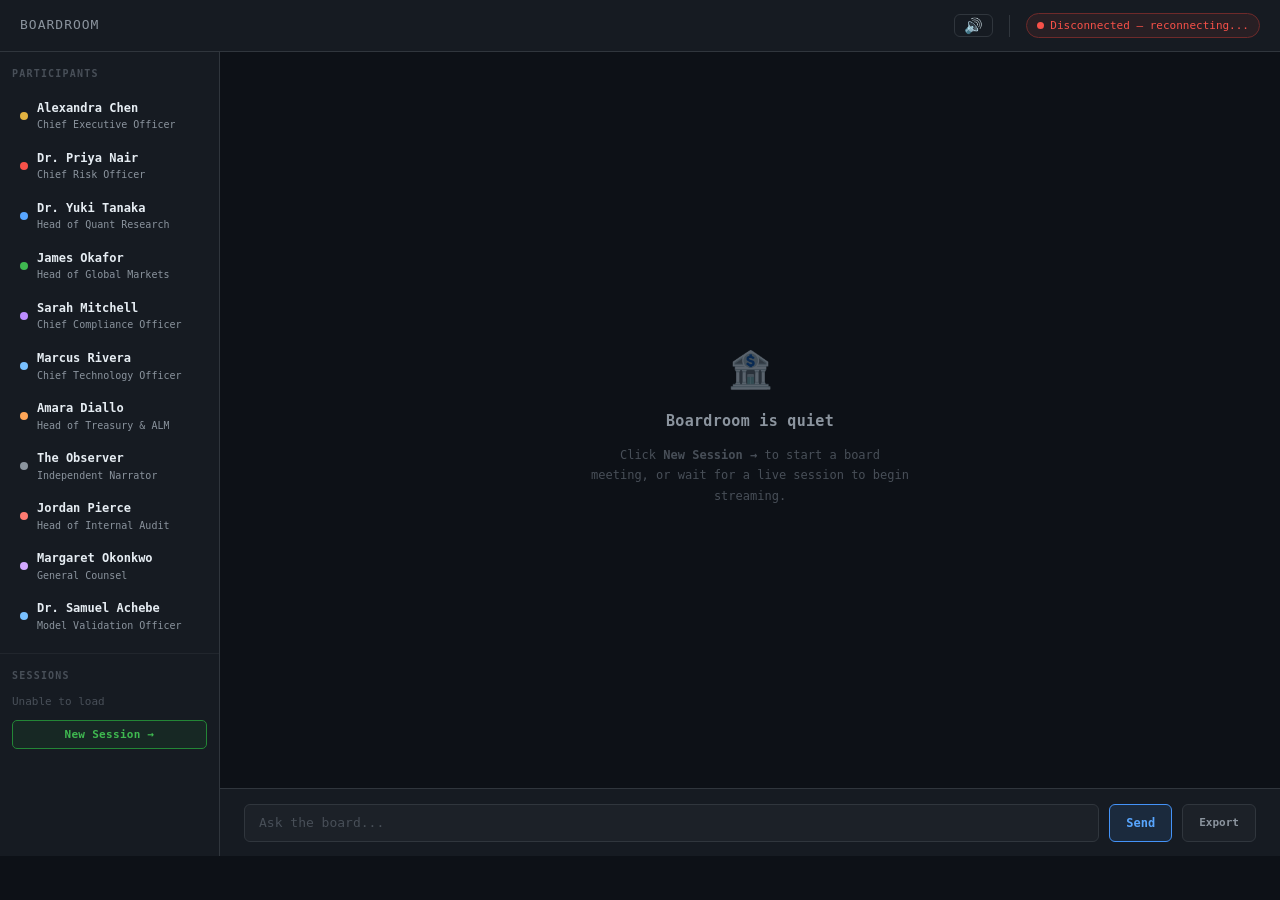
==== commit 433effaf: "Merge pull request #3 from bidoai/v03/stream-a" ====
--- a/dashboard/boardroom.html
+++ b/dashboard/boardroom.html
@@ -190,26 +190,14 @@
             padding: 7px 8px;
             border-radius: 5px;
             margin-bottom: 2px;
-            cursor: pointer;
-            transition: background 0.15s, border-color 0.15s;
-            border: 1px solid transparent;
+            cursor: default;
+            transition: background 0.15s;
         }
 
         .agent-card:hover { background: var(--bg-elevated); }
-
-        .agent-card:focus-visible {
-            outline: none;
-            border-color: #4493f8;
-            background: var(--bg-elevated);
-        }
 
         .agent-card.speaking {
             background: var(--bg-elevated);
-        }
-
-        .agent-card.selected {
-            background: rgba(68, 147, 248, 0.12);
-            border-color: rgba(68, 147, 248, 0.45);
         }
 
         .agent-indicator {
@@ -245,59 +233,6 @@
             white-space: nowrap;
             overflow: hidden;
             text-overflow: ellipsis;
-        }
-
-        .agent-summary {
-            margin-top: 10px;
-            padding: 10px;
-            border: 1px solid var(--border);
-            border-radius: 6px;
-            background: var(--bg-base);
-        }
-
-        .agent-summary-header {
-            display: flex;
-            align-items: flex-start;
-            justify-content: space-between;
-            gap: 8px;
-            margin-bottom: 8px;
-        }
-
-        .agent-summary-name {
-            font-size: 12px;
-            font-weight: 600;
-            color: var(--text-primary);
-        }
-
-        .agent-summary-role {
-            font-size: 10px;
-            color: var(--text-muted);
-            margin-top: 2px;
-        }
-
-        .agent-summary-badge {
-            flex-shrink: 0;
-            padding: 3px 7px;
-            border-radius: 999px;
-            border: 1px solid var(--border);
-            font-size: 9px;
-            letter-spacing: 0.08em;
-            text-transform: uppercase;
-            color: var(--text-muted);
-            background: var(--bg-surface);
-        }
-
-        .agent-summary-text {
-            font-size: 11px;
-            color: var(--text-primary);
-            line-height: 1.5;
-        }
-
-        .agent-summary-focus {
-            margin-top: 8px;
-            font-size: 10px;
-            color: var(--text-muted);
-            line-height: 1.5;
         }
 
         /* ── Session list ──────────────────────────────────────────────────── */
@@ -428,35 +363,93 @@
         }
 
         .agent-picker {
+            display: grid;
+            grid-template-columns: repeat(3, 1fr);
+            gap: 8px;
+            margin-top: 4px;
+        }
+
+        .agent-pick-card {
             display: flex;
-            flex-wrap: wrap;
-            gap: 6px;
-            margin-top: 4px;
-        }
-
-        .agent-chip {
-            display: inline-flex;
+            flex-direction: column;
             align-items: center;
-            gap: 5px;
-            padding: 4px 10px;
-            border-radius: 20px;
-            font-size: 11px;
+            justify-content: center;
+            gap: 4px;
+            padding: 8px 6px;
+            height: 52px;
+            border-radius: 6px;
             border: 1px solid var(--border);
             cursor: pointer;
             transition: all 0.15s;
-            color: var(--text-muted);
             background: var(--bg-base);
             user-select: none;
-        }
-
-        .agent-chip .chip-dot {
-            width: 6px; height: 6px;
+            position: relative;
+            overflow: hidden;
+        }
+
+        .agent-pick-card:hover {
+            border-color: var(--text-dim);
+            background: var(--bg-elevated);
+        }
+
+        .agent-pick-card.selected {
+            background: var(--bg-elevated);
+        }
+
+        .agent-pick-avatar {
+            width: 32px;
+            height: 32px;
             border-radius: 50%;
-        }
-
-        .agent-chip.selected {
-            border-color: currentColor;
-            background: rgba(255,255,255,0.06);
+            display: flex;
+            align-items: center;
+            justify-content: center;
+            font-size: 11px;
+            font-weight: 700;
+            flex-shrink: 0;
+            border: 1px solid transparent;
+        }
+
+        .agent-pick-info {
+            display: flex;
+            flex-direction: column;
+            align-items: center;
+            min-width: 0;
+            width: 100%;
+        }
+
+        .agent-pick-name {
+            font-size: 12px;
+            font-weight: 600;
+            color: var(--text-primary);
+            white-space: nowrap;
+            overflow: hidden;
+            text-overflow: ellipsis;
+            max-width: 100%;
+            text-align: center;
+        }
+
+        .agent-pick-role {
+            font-size: 10px;
+            color: #8b949e;
+            white-space: nowrap;
+            overflow: hidden;
+            text-overflow: ellipsis;
+            max-width: 100%;
+            text-align: center;
+        }
+
+        .agent-pick-check {
+            position: absolute;
+            top: 3px;
+            right: 5px;
+            font-size: 10px;
+            font-weight: 700;
+            opacity: 0;
+            transition: opacity 0.15s;
+        }
+
+        .agent-pick-card.selected .agent-pick-check {
+            opacity: 1;
         }
 
         .modal-footer {
@@ -798,21 +791,6 @@
                 <div id="agents-list">
                     <!-- populated by JS -->
                 </div>
-                <div class="agent-summary" id="agent-summary" aria-live="polite">
-                    <div class="agent-summary-header">
-                        <div>
-                            <div class="agent-summary-name" id="agent-summary-name">Alexandra Chen</div>
-                            <div class="agent-summary-role" id="agent-summary-role">Chief Executive Officer</div>
-                        </div>
-                        <div class="agent-summary-badge" id="agent-summary-badge">Selected</div>
-                    </div>
-                    <div class="agent-summary-text" id="agent-summary-text">
-                        Sets the strategic direction of the meeting and pushes the room toward decisions that affect franchise growth, capital allocation, and operating tempo.
-                    </div>
-                    <div class="agent-summary-focus" id="agent-summary-focus">
-                        Typical lens: strategy, accountability, and execution risk.
-                    </div>
-                </div>
             </div>
 
             <!-- Sessions -->
@@ -868,7 +846,7 @@
                     spellcheck="false"
                 >
                 <button class="btn btn-send" onclick="sendQuestion()">Send</button>
-                <button class="btn btn-export" onclick="exportTranscript()">Export Transcript</button>
+                <button class="btn btn-export" id="btn-export" onclick="exportTranscript()">Export</button>
             </div>
 
         </main>
@@ -905,117 +883,18 @@
     // ── Constants ─────────────────────────────────────────────────────────────
 
     const AGENT_META = [
-        {
-            name: "Alexandra Chen",
-            title: "Chief Executive Officer",
-            color: "#e3b341",
-            summary: "Sets the strategic direction of the meeting and pushes the room toward decisions that affect franchise growth, capital allocation, and operating tempo.",
-            focus: "Typical lens: strategy, accountability, and execution risk.",
-        },
-        {
-            name: "Dr. Priya Nair",
-            title: "Chief Risk Officer",
-            color: "#f85149",
-            summary: "Pressure-tests proposals against market, credit, liquidity, and operational risk so enthusiasm does not outrun the bank's control framework.",
-            focus: "Typical lens: downside protection, limit discipline, and tail scenarios.",
-        },
-        {
-            name: "Dr. Yuki Tanaka",
-            title: "Head of Quant Research",
-            color: "#58a6ff",
-            summary: "Translates complex market structure and model behavior into tradeoffs the board can use when debating pricing, hedging, and scenario analysis.",
-            focus: "Typical lens: model validity, assumptions, and signal quality.",
-        },
-        {
-            name: "James Okafor",
-            title: "Head of Global Markets",
-            color: "#3fb950",
-            summary: "Represents the revenue engine of the bank and frames how market structure, client demand, and trading execution convert into P&L opportunity.",
-            focus: "Typical lens: monetization, flow, and market timing.",
-        },
-        {
-            name: "Sarah Mitchell",
-            title: "Chief Compliance Officer",
-            color: "#bc8cff",
-            summary: "Flags conduct, surveillance, and regulatory issues early so strategic decisions remain executable within the bank's supervisory obligations.",
-            focus: "Typical lens: policy alignment, controls, and regulatory exposure.",
-        },
-        {
-            name: "Marcus Rivera",
-            title: "Chief Technology Officer",
-            color: "#79c0ff",
-            summary: "Assesses whether the platform, data, and engineering stack can support the operating model the board is asking the firm to run.",
-            focus: "Typical lens: system resilience, delivery risk, and platform leverage.",
-        },
-        {
-            name: "Amara Diallo",
-            title: "Head of Treasury & ALM",
-            color: "#ffa657",
-            summary: "Anchors the discussion in funding, balance sheet capacity, and liquidity transfer costs so plans remain financeable under stress.",
-            focus: "Typical lens: liquidity, capital usage, and balance sheet efficiency.",
-        },
-        {
-            name: "The Observer",
-            title: "Independent Narrator",
-            color: "#8b949e",
-            summary: "Provides neutral context and narration so the flow of the meeting stays legible even when multiple technical threads are moving at once.",
-            focus: "Typical lens: synthesis, pacing, and narrative clarity.",
-        },
+        { name: "Alexandra Chen",    title: "Chief Executive Officer",    color: "#e3b341" },
+        { name: "Dr. Priya Nair",    title: "Chief Risk Officer",         color: "#f85149" },
+        { name: "Dr. Yuki Tanaka",   title: "Head of Quant Research",     color: "#58a6ff" },
+        { name: "James Okafor",      title: "Head of Global Markets",     color: "#3fb950" },
+        { name: "Sarah Mitchell",    title: "Chief Compliance Officer",   color: "#bc8cff" },
+        { name: "Marcus Rivera",     title: "Chief Technology Officer",   color: "#79c0ff" },
+        { name: "Amara Diallo",      title: "Head of Treasury & ALM",     color: "#ffa657" },
+        { name: "The Observer",      title: "Independent Narrator",       color: "#8b949e" },
+        { name: "Jordan Pierce",     title: "Head of Internal Audit",     color: "#ff7b72" },
+        { name: "Margaret Okonkwo",  title: "General Counsel",            color: "#d2a8ff" },
+        { name: "Dr. Samuel Achebe", title: "Model Validation Officer",   color: "#79c0ff" },
     ];
-
-    const AGENT_SUMMARY_FALLBACKS = {
-        "Diana Osei": {
-            summary: "Frames the discussion through earnings quality, balance-sheet optics, and how strategic choices convert into reported performance and investor messaging.",
-            focus: "Typical lens: profitability, cost discipline, and financial transparency.",
-        },
-        "Dr. Fatima Al-Rashid": {
-            summary: "Pushes the room to treat data lineage, governance, and analytical consistency as strategic assets rather than implementation detail.",
-            focus: "Typical lens: data quality, controls, and decision-useful analytics.",
-        },
-        "Jordan Pierce": {
-            summary: "Examines whether the institution can evidence control effectiveness, trace decisions, and survive scrutiny from internal and external reviewers.",
-            focus: "Typical lens: auditability, control design, and remediation risk.",
-        },
-        "Margaret Okonkwo": {
-            summary: "Interprets the legal perimeter around the board's choices so commercial ambition stays consistent with contractual, governance, and fiduciary constraints.",
-            focus: "Typical lens: legal enforceability, governance, and downside containment.",
-        },
-        "Dr. Samuel Achebe": {
-            summary: "Challenges model assumptions and approval readiness so quantitative systems are credible before they are trusted in production decisions.",
-            focus: "Typical lens: validation evidence, model risk, and approval standards.",
-        },
-    };
-
-    let agentRoster = [...AGENT_META];
-
-    function findAgentMeta(name) {
-        return agentRoster.find(a => a.name === name)
-            || AGENT_META.find(a => a.name === name)
-            || null;
-    }
-
-    function buildAgentMeta(agent) {
-        const existing = findAgentMeta(agent.name);
-        const fallback = AGENT_SUMMARY_FALLBACKS[agent.name] || {};
-        return {
-            name: agent.name,
-            title: existing?.title || agent.title || "Board Participant",
-            color: existing?.color || agent.color || "#c9d1d9",
-            summary: existing?.summary || fallback.summary || `${agent.title || "Board participant"} contributing domain expertise to the board discussion.`,
-            focus: existing?.focus || fallback.focus || "Typical lens: domain expertise, operating tradeoffs, and decision impact.",
-        };
-    }
-
-    function syncAgentRoster(agents) {
-        if (!Array.isArray(agents) || !agents.length) return;
-        agentRoster = agents.map(buildAgentMeta);
-
-        if (!selectedAgentName || !findAgentMeta(selectedAgentName)) {
-            selectedAgentName = agentRoster[0]?.name || null;
-        }
-
-        renderAgentList();
-    }
 
     // ── Voice profiles — swap provider here when upgrading to ElevenLabs / OpenAI TTS ──
     //
@@ -1138,15 +1017,8 @@
 
     function renderAgentList() {
         const el = document.getElementById("agents-list");
-        el.innerHTML = agentRoster.map(a => `
-            <div
-                class="agent-card${a.name === selectedAgentName ? ' selected' : ''}"
-                id="agent-${slugify(a.name)}"
-                data-name="${a.name}"
-                tabindex="0"
-                role="button"
-                aria-label="Show summary for ${a.name}"
-            >
+        el.innerHTML = AGENT_META.map(a => `
+            <div class="agent-card" id="agent-${slugify(a.name)}" data-name="${a.name}">
                 <span class="agent-indicator" style="background:${a.color}" id="dot-${slugify(a.name)}"></span>
                 <div class="agent-info">
                     <div class="agent-card-name">${a.name}</div>
@@ -1154,8 +1026,6 @@
                 </div>
             </div>
         `).join("");
-        bindAgentInteractions();
-        updateAgentSummary(selectedAgentName, true);
     }
 
     function slugify(name) {
@@ -1167,50 +1037,10 @@
         if (!card) return;
         card.classList.toggle("speaking", speaking);
         const dot = document.getElementById("dot-" + slugify(name));
-        const meta = findAgentMeta(name);
+        const meta = AGENT_META.find(a => a.name === name);
         if (dot && meta) {
             dot.style.background = speaking ? meta.color : "var(--text-dim)";
         }
-    }
-
-    function updateAgentSummary(name, pinned = false) {
-        const meta = findAgentMeta(name) || agentRoster[0] || AGENT_META[0];
-        if (!meta) return;
-
-        document.getElementById("agent-summary-name").textContent = meta.name;
-        document.getElementById("agent-summary-role").textContent = meta.title;
-        document.getElementById("agent-summary-text").textContent = meta.summary || "";
-        document.getElementById("agent-summary-focus").textContent = meta.focus || "";
-
-        const badge = document.getElementById("agent-summary-badge");
-        badge.textContent = pinned ? "Selected" : "Preview";
-        badge.style.color = meta.color;
-        badge.style.borderColor = meta.color;
-    }
-
-    function selectAgentCard(name) {
-        selectedAgentName = name;
-        document.querySelectorAll(".agent-card").forEach(card => {
-            card.classList.toggle("selected", card.dataset.name === name);
-        });
-        updateAgentSummary(name, true);
-    }
-
-    function bindAgentInteractions() {
-        document.querySelectorAll(".agent-card").forEach(card => {
-            const { name } = card.dataset;
-            card.addEventListener("mouseenter", () => updateAgentSummary(name, false));
-            card.addEventListener("focus", () => updateAgentSummary(name, false));
-            card.addEventListener("mouseleave", () => updateAgentSummary(selectedAgentName, true));
-            card.addEventListener("blur", () => updateAgentSummary(selectedAgentName, true));
-            card.addEventListener("click", () => selectAgentCard(name));
-            card.addEventListener("keydown", (event) => {
-                if (event.key === "Enter" || event.key === " ") {
-                    event.preventDefault();
-                    selectAgentCard(name);
-                }
-            });
-        });
     }
 
     // ── State ─────────────────────────────────────────────────────────────────
@@ -1218,43 +1048,50 @@
     let selectedAgents  = new Set(["Alexandra Chen","Dr. Priya Nair","Marcus Rivera","Dr. Yuki Tanaka","James Okafor","The Observer"]);
     let viewingMeetingId = null;  // null = live session
     let activeMeetingId  = null;  // most recently started/active meeting
-    let selectedAgentName = agentRoster[0]?.name || null;
-
-    async function ensureAvailableAgents() {
-        if (availableAgents.length) return availableAgents;
-
-        try {
-            const res = await fetch("/api/boardroom/agents");
-            if (!res.ok) throw new Error(`Roster request failed: ${res.status}`);
-            availableAgents = await res.json();
-        } catch (_) {
-            availableAgents = agentRoster.map(a => ({
-                name: a.name,
-                title: a.title,
-                color: a.color,
-            }));
-        }
-
-        syncAgentRoster(availableAgents);
-        return availableAgents;
-    }
 
     // ── Modal ─────────────────────────────────────────────────────────────────
 
     async function openModal() {
         // Load agent roster if not yet loaded
-        await ensureAvailableAgents();
+        if (!availableAgents.length) {
+            try {
+                const res = await fetch("/api/boardroom/agents");
+                availableAgents = await res.json();
+            } catch (_) {
+                availableAgents = [
+                    { name: "Alexandra Chen",  title: "CEO",        color: "#e3b341" },
+                    { name: "Dr. Priya Nair",  title: "CRO",        color: "#f85149" },
+                    { name: "Marcus Rivera",   title: "CTO",        color: "#79c0ff" },
+                    { name: "Dr. Yuki Tanaka", title: "Quant",      color: "#58a6ff" },
+                    { name: "James Okafor",    title: "Trader",     color: "#3fb950" },
+                    { name: "Sarah Mitchell",  title: "Compliance", color: "#bc8cff" },
+                    { name: "Amara Diallo",    title: "Treasury",   color: "#ffa657" },
+                    { name: "Diana Osei",      title: "CFO",        color: "#e3b341" },
+                    { name: "The Observer",    title: "Narrator",   color: "#8b949e" },
+                ];
+            }
+        }
 
         const picker = document.getElementById("agent-picker");
-        picker.innerHTML = availableAgents.map(a => `
-            <div class="agent-chip ${selectedAgents.has(a.name) ? 'selected' : ''}"
-                 style="color:${a.color}"
+        picker.innerHTML = availableAgents.map(a => {
+            const parts = a.name.replace(/^Dr\.\s+/, "").split(" ");
+            const initials = (parts[0][0] + (parts[parts.length - 1][0] || "")).toUpperCase();
+            const bg   = a.color + "33";
+            const sel  = selectedAgents.has(a.name);
+            const borderStyle = sel ? `border-color:${a.color}` : "";
+            return `
+            <div class="agent-pick-card ${sel ? 'selected' : ''}"
+                 style="${borderStyle}"
                  onclick="toggleAgent('${esc(a.name)}')"
                  id="chip-${slugify(a.name)}">
-                <span class="chip-dot" style="background:${a.color}"></span>
-                ${esc(a.name.split(" ")[0])}
-            </div>
-        `).join("");
+                <span class="agent-pick-check" style="color:${a.color}">✓</span>
+                <div class="agent-pick-avatar" style="background:${bg};color:${a.color};border-color:${a.color}">${initials}</div>
+                <div class="agent-pick-info">
+                    <span class="agent-pick-name">${esc(a.name)}</span>
+                    <span class="agent-pick-role">${esc(a.title)}</span>
+                </div>
+            </div>`;
+        }).join("");
 
         document.getElementById("modal-overlay").classList.add("open");
         document.getElementById("modal-topic").focus();
@@ -1266,13 +1103,16 @@
 
     function toggleAgent(name) {
         const chip = document.getElementById("chip-" + slugify(name));
+        const agentMeta = availableAgents.find(a => a.name === name);
         if (selectedAgents.has(name)) {
             if (selectedAgents.size <= 1) return;  // keep at least one
             selectedAgents.delete(name);
             chip.classList.remove("selected");
+            chip.style.borderColor = "";
         } else {
             selectedAgents.add(name);
             chip.classList.add("selected");
+            if (agentMeta) chip.style.borderColor = agentMeta.color;
         }
     }
 
@@ -1557,7 +1397,7 @@
     function showTypingIndicator(agentName, color) {
         const block = document.getElementById("typing-block");
         const badge = document.getElementById("typing-badge");
-        const meta  = findAgentMeta(agentName);
+        const meta  = AGENT_META.find(a => a.name === agentName);
         const c     = color || (meta ? meta.color : "#c9d1d9");
 
         badge.textContent = agentName;
@@ -1621,6 +1461,12 @@
     }
 
     function exportTranscript() {
+        // If viewing a past meeting, download via server endpoint
+        if (viewingMeetingId) {
+            window.location = `/api/boardroom/meetings/${viewingMeetingId}/export`;
+            return;
+        }
+        // Live session: export from in-memory log
         if (!messageLog.length) {
             alert("No messages to export yet.");
             return;
@@ -1689,7 +1535,6 @@
     // ── Boot ──────────────────────────────────────────────────────────────────
 
     renderAgentList();
-    ensureAvailableAgents();
     loadMeetings();
     connect();
     // Hide mute button on browsers without Speech Synthesis support
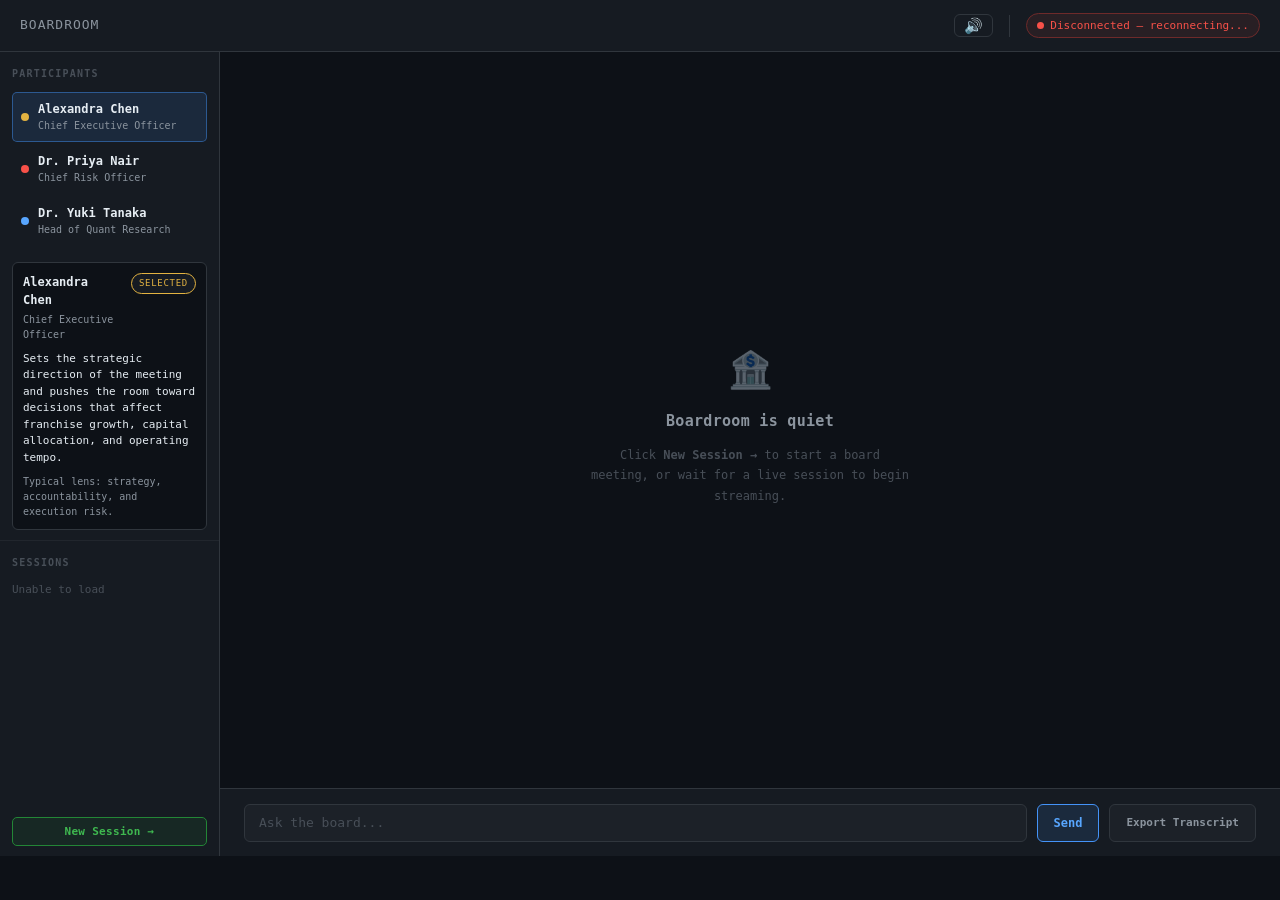
==== commit 58b88e27: "feat: MDD suite v0.3.x — Section 7, 3 new MDDs, registry fixes, balance sheet optimization paper - A" ====
--- a/dashboard/boardroom.html
+++ b/dashboard/boardroom.html
@@ -151,6 +151,7 @@
             display: grid;
             grid-template-columns: var(--panel-left) 1fr;
             overflow: hidden;
+            min-height: 0;
         }
 
         /* ── Left sidebar ──────────────────────────────────────────────────── */
@@ -159,17 +160,30 @@
             border-right: 1px solid var(--border);
             display: flex;
             flex-direction: column;
+            min-height: 0;
             overflow: hidden;
         }
 
         .sidebar-section {
             padding: 14px 12px 10px;
             border-bottom: 1px solid var(--border-subtle);
+            flex-shrink: 0;
+        }
+
+        .sidebar-section.sidebar-sessions {
+            flex: 1 1 0;
+            min-height: 0;
+            display: flex;
+            flex-direction: column;
+            border-bottom: none;
         }
 
         .sidebar-section:last-child {
             border-bottom: none;
-            flex: 1;
+        }
+
+        #agents-list {
+            max-height: 160px;
             overflow-y: auto;
         }
 
@@ -190,14 +204,26 @@
             padding: 7px 8px;
             border-radius: 5px;
             margin-bottom: 2px;
-            cursor: default;
-            transition: background 0.15s;
+            cursor: pointer;
+            transition: background 0.15s, border-color 0.15s;
+            border: 1px solid transparent;
         }
 
         .agent-card:hover { background: var(--bg-elevated); }
+
+        .agent-card:focus-visible {
+            outline: none;
+            border-color: #4493f8;
+            background: var(--bg-elevated);
+        }
 
         .agent-card.speaking {
             background: var(--bg-elevated);
+        }
+
+        .agent-card.selected {
+            background: rgba(68, 147, 248, 0.12);
+            border-color: rgba(68, 147, 248, 0.45);
         }
 
         .agent-indicator {
@@ -235,10 +261,64 @@
             text-overflow: ellipsis;
         }
 
+        .agent-summary {
+            margin-top: 10px;
+            padding: 10px;
+            border: 1px solid var(--border);
+            border-radius: 6px;
+            background: var(--bg-base);
+        }
+
+        .agent-summary-header {
+            display: flex;
+            align-items: flex-start;
+            justify-content: space-between;
+            gap: 8px;
+            margin-bottom: 8px;
+        }
+
+        .agent-summary-name {
+            font-size: 12px;
+            font-weight: 600;
+            color: var(--text-primary);
+        }
+
+        .agent-summary-role {
+            font-size: 10px;
+            color: var(--text-muted);
+            margin-top: 2px;
+        }
+
+        .agent-summary-badge {
+            flex-shrink: 0;
+            padding: 3px 7px;
+            border-radius: 999px;
+            border: 1px solid var(--border);
+            font-size: 9px;
+            letter-spacing: 0.08em;
+            text-transform: uppercase;
+            color: var(--text-muted);
+            background: var(--bg-surface);
+        }
+
+        .agent-summary-text {
+            font-size: 11px;
+            color: var(--text-primary);
+            line-height: 1.5;
+        }
+
+        .agent-summary-focus {
+            margin-top: 8px;
+            font-size: 10px;
+            color: var(--text-muted);
+            line-height: 1.5;
+        }
+
         /* ── Session list ──────────────────────────────────────────────────── */
         .sessions-scroll {
             overflow-y: auto;
-            max-height: 200px;
+            flex: 1 1 0;
+            min-height: 0;
         }
 
         .session-item {
@@ -248,6 +328,22 @@
             border: 1px solid transparent;
             margin-bottom: 4px;
             transition: all 0.15s;
+        }
+
+        .session-source-tag {
+            display: inline-block;
+            font-size: 9px;
+            font-weight: 600;
+            letter-spacing: 0.4px;
+            text-transform: uppercase;
+            padding: 1px 5px;
+            border-radius: 3px;
+            margin-left: 5px;
+            vertical-align: middle;
+            line-height: 14px;
+            background: rgba(88, 166, 255, 0.12);
+            color: #58a6ff;
+            border: 1px solid rgba(88, 166, 255, 0.25);
         }
 
         .session-item:hover {
@@ -363,93 +459,35 @@
         }
 
         .agent-picker {
-            display: grid;
-            grid-template-columns: repeat(3, 1fr);
-            gap: 8px;
+            display: flex;
+            flex-wrap: wrap;
+            gap: 6px;
             margin-top: 4px;
         }
 
-        .agent-pick-card {
-            display: flex;
-            flex-direction: column;
+        .agent-chip {
+            display: inline-flex;
             align-items: center;
-            justify-content: center;
-            gap: 4px;
-            padding: 8px 6px;
-            height: 52px;
-            border-radius: 6px;
+            gap: 5px;
+            padding: 4px 10px;
+            border-radius: 20px;
+            font-size: 11px;
             border: 1px solid var(--border);
             cursor: pointer;
             transition: all 0.15s;
+            color: var(--text-muted);
             background: var(--bg-base);
             user-select: none;
-            position: relative;
-            overflow: hidden;
-        }
-
-        .agent-pick-card:hover {
-            border-color: var(--text-dim);
-            background: var(--bg-elevated);
-        }
-
-        .agent-pick-card.selected {
-            background: var(--bg-elevated);
-        }
-
-        .agent-pick-avatar {
-            width: 32px;
-            height: 32px;
+        }
+
+        .agent-chip .chip-dot {
+            width: 6px; height: 6px;
             border-radius: 50%;
-            display: flex;
-            align-items: center;
-            justify-content: center;
-            font-size: 11px;
-            font-weight: 700;
-            flex-shrink: 0;
-            border: 1px solid transparent;
-        }
-
-        .agent-pick-info {
-            display: flex;
-            flex-direction: column;
-            align-items: center;
-            min-width: 0;
-            width: 100%;
-        }
-
-        .agent-pick-name {
-            font-size: 12px;
-            font-weight: 600;
-            color: var(--text-primary);
-            white-space: nowrap;
-            overflow: hidden;
-            text-overflow: ellipsis;
-            max-width: 100%;
-            text-align: center;
-        }
-
-        .agent-pick-role {
-            font-size: 10px;
-            color: #8b949e;
-            white-space: nowrap;
-            overflow: hidden;
-            text-overflow: ellipsis;
-            max-width: 100%;
-            text-align: center;
-        }
-
-        .agent-pick-check {
-            position: absolute;
-            top: 3px;
-            right: 5px;
-            font-size: 10px;
-            font-weight: 700;
-            opacity: 0;
-            transition: opacity 0.15s;
-        }
-
-        .agent-pick-card.selected .agent-pick-check {
-            opacity: 1;
+        }
+
+        .agent-chip.selected {
+            border-color: currentColor;
+            background: rgba(255,255,255,0.06);
         }
 
         .modal-footer {
@@ -791,10 +829,25 @@
                 <div id="agents-list">
                     <!-- populated by JS -->
                 </div>
+                <div class="agent-summary" id="agent-summary" aria-live="polite">
+                    <div class="agent-summary-header">
+                        <div>
+                            <div class="agent-summary-name" id="agent-summary-name">Alexandra Chen</div>
+                            <div class="agent-summary-role" id="agent-summary-role">Chief Executive Officer</div>
+                        </div>
+                        <div class="agent-summary-badge" id="agent-summary-badge">Selected</div>
+                    </div>
+                    <div class="agent-summary-text" id="agent-summary-text">
+                        Sets the strategic direction of the meeting and pushes the room toward decisions that affect franchise growth, capital allocation, and operating tempo.
+                    </div>
+                    <div class="agent-summary-focus" id="agent-summary-focus">
+                        Typical lens: strategy, accountability, and execution risk.
+                    </div>
+                </div>
             </div>
 
             <!-- Sessions -->
-            <div class="sidebar-section">
+            <div class="sidebar-section sidebar-sessions">
                 <div class="section-label">Sessions</div>
                 <div class="sessions-scroll">
                     <div id="sessions-list">
@@ -846,7 +899,7 @@
                     spellcheck="false"
                 >
                 <button class="btn btn-send" onclick="sendQuestion()">Send</button>
-                <button class="btn btn-export" id="btn-export" onclick="exportTranscript()">Export</button>
+                <button class="btn btn-export" onclick="exportTranscript()">Export Transcript</button>
             </div>
 
         </main>
@@ -883,18 +936,117 @@
     // ── Constants ─────────────────────────────────────────────────────────────
 
     const AGENT_META = [
-        { name: "Alexandra Chen",    title: "Chief Executive Officer",    color: "#e3b341" },
-        { name: "Dr. Priya Nair",    title: "Chief Risk Officer",         color: "#f85149" },
-        { name: "Dr. Yuki Tanaka",   title: "Head of Quant Research",     color: "#58a6ff" },
-        { name: "James Okafor",      title: "Head of Global Markets",     color: "#3fb950" },
-        { name: "Sarah Mitchell",    title: "Chief Compliance Officer",   color: "#bc8cff" },
-        { name: "Marcus Rivera",     title: "Chief Technology Officer",   color: "#79c0ff" },
-        { name: "Amara Diallo",      title: "Head of Treasury & ALM",     color: "#ffa657" },
-        { name: "The Observer",      title: "Independent Narrator",       color: "#8b949e" },
-        { name: "Jordan Pierce",     title: "Head of Internal Audit",     color: "#ff7b72" },
-        { name: "Margaret Okonkwo",  title: "General Counsel",            color: "#d2a8ff" },
-        { name: "Dr. Samuel Achebe", title: "Model Validation Officer",   color: "#79c0ff" },
+        {
+            name: "Alexandra Chen",
+            title: "Chief Executive Officer",
+            color: "#e3b341",
+            summary: "Sets the strategic direction of the meeting and pushes the room toward decisions that affect franchise growth, capital allocation, and operating tempo.",
+            focus: "Typical lens: strategy, accountability, and execution risk.",
+        },
+        {
+            name: "Dr. Priya Nair",
+            title: "Chief Risk Officer",
+            color: "#f85149",
+            summary: "Pressure-tests proposals against market, credit, liquidity, and operational risk so enthusiasm does not outrun the bank's control framework.",
+            focus: "Typical lens: downside protection, limit discipline, and tail scenarios.",
+        },
+        {
+            name: "Dr. Yuki Tanaka",
+            title: "Head of Quant Research",
+            color: "#58a6ff",
+            summary: "Translates complex market structure and model behavior into tradeoffs the board can use when debating pricing, hedging, and scenario analysis.",
+            focus: "Typical lens: model validity, assumptions, and signal quality.",
+        },
+        {
+            name: "James Okafor",
+            title: "Head of Global Markets",
+            color: "#3fb950",
+            summary: "Represents the revenue engine of the bank and frames how market structure, client demand, and trading execution convert into P&L opportunity.",
+            focus: "Typical lens: monetization, flow, and market timing.",
+        },
+        {
+            name: "Sarah Mitchell",
+            title: "Chief Compliance Officer",
+            color: "#bc8cff",
+            summary: "Flags conduct, surveillance, and regulatory issues early so strategic decisions remain executable within the bank's supervisory obligations.",
+            focus: "Typical lens: policy alignment, controls, and regulatory exposure.",
+        },
+        {
+            name: "Marcus Rivera",
+            title: "Chief Technology Officer",
+            color: "#79c0ff",
+            summary: "Assesses whether the platform, data, and engineering stack can support the operating model the board is asking the firm to run.",
+            focus: "Typical lens: system resilience, delivery risk, and platform leverage.",
+        },
+        {
+            name: "Amara Diallo",
+            title: "Head of Treasury & ALM",
+            color: "#ffa657",
+            summary: "Anchors the discussion in funding, balance sheet capacity, and liquidity transfer costs so plans remain financeable under stress.",
+            focus: "Typical lens: liquidity, capital usage, and balance sheet efficiency.",
+        },
+        {
+            name: "The Observer",
+            title: "Independent Narrator",
+            color: "#8b949e",
+            summary: "Provides neutral context and narration so the flow of the meeting stays legible even when multiple technical threads are moving at once.",
+            focus: "Typical lens: synthesis, pacing, and narrative clarity.",
+        },
     ];
+
+    const AGENT_SUMMARY_FALLBACKS = {
+        "Diana Osei": {
+            summary: "Frames the discussion through earnings quality, balance-sheet optics, and how strategic choices convert into reported performance and investor messaging.",
+            focus: "Typical lens: profitability, cost discipline, and financial transparency.",
+        },
+        "Dr. Fatima Al-Rashid": {
+            summary: "Pushes the room to treat data lineage, governance, and analytical consistency as strategic assets rather than implementation detail.",
+            focus: "Typical lens: data quality, controls, and decision-useful analytics.",
+        },
+        "Jordan Pierce": {
+            summary: "Examines whether the institution can evidence control effectiveness, trace decisions, and survive scrutiny from internal and external reviewers.",
+            focus: "Typical lens: auditability, control design, and remediation risk.",
+        },
+        "Margaret Okonkwo": {
+            summary: "Interprets the legal perimeter around the board's choices so commercial ambition stays consistent with contractual, governance, and fiduciary constraints.",
+            focus: "Typical lens: legal enforceability, governance, and downside containment.",
+        },
+        "Dr. Samuel Achebe": {
+            summary: "Challenges model assumptions and approval readiness so quantitative systems are credible before they are trusted in production decisions.",
+            focus: "Typical lens: validation evidence, model risk, and approval standards.",
+        },
+    };
+
+    let agentRoster = [...AGENT_META];
+
+    function findAgentMeta(name) {
+        return agentRoster.find(a => a.name === name)
+            || AGENT_META.find(a => a.name === name)
+            || null;
+    }
+
+    function buildAgentMeta(agent) {
+        const existing = findAgentMeta(agent.name);
+        const fallback = AGENT_SUMMARY_FALLBACKS[agent.name] || {};
+        return {
+            name: agent.name,
+            title: existing?.title || agent.title || "Board Participant",
+            color: existing?.color || agent.color || "#c9d1d9",
+            summary: existing?.summary || fallback.summary || `${agent.title || "Board participant"} contributing domain expertise to the board discussion.`,
+            focus: existing?.focus || fallback.focus || "Typical lens: domain expertise, operating tradeoffs, and decision impact.",
+        };
+    }
+
+    function syncAgentRoster(agents) {
+        if (!Array.isArray(agents) || !agents.length) return;
+        agentRoster = agents.map(buildAgentMeta);
+
+        if (!selectedAgentName || !findAgentMeta(selectedAgentName)) {
+            selectedAgentName = agentRoster[0]?.name || null;
+        }
+
+        renderAgentList();
+    }
 
     // ── Voice profiles — swap provider here when upgrading to ElevenLabs / OpenAI TTS ──
     //
@@ -1017,8 +1169,15 @@
 
     function renderAgentList() {
         const el = document.getElementById("agents-list");
-        el.innerHTML = AGENT_META.map(a => `
-            <div class="agent-card" id="agent-${slugify(a.name)}" data-name="${a.name}">
+        el.innerHTML = agentRoster.map(a => `
+            <div
+                class="agent-card${a.name === selectedAgentName ? ' selected' : ''}"
+                id="agent-${slugify(a.name)}"
+                data-name="${a.name}"
+                tabindex="0"
+                role="button"
+                aria-label="Show summary for ${a.name}"
+            >
                 <span class="agent-indicator" style="background:${a.color}" id="dot-${slugify(a.name)}"></span>
                 <div class="agent-info">
                     <div class="agent-card-name">${a.name}</div>
@@ -1026,6 +1185,8 @@
                 </div>
             </div>
         `).join("");
+        bindAgentInteractions();
+        updateAgentSummary(selectedAgentName, true);
     }
 
     function slugify(name) {
@@ -1037,10 +1198,50 @@
         if (!card) return;
         card.classList.toggle("speaking", speaking);
         const dot = document.getElementById("dot-" + slugify(name));
-        const meta = AGENT_META.find(a => a.name === name);
+        const meta = findAgentMeta(name);
         if (dot && meta) {
             dot.style.background = speaking ? meta.color : "var(--text-dim)";
         }
+    }
+
+    function updateAgentSummary(name, pinned = false) {
+        const meta = findAgentMeta(name) || agentRoster[0] || AGENT_META[0];
+        if (!meta) return;
+
+        document.getElementById("agent-summary-name").textContent = meta.name;
+        document.getElementById("agent-summary-role").textContent = meta.title;
+        document.getElementById("agent-summary-text").textContent = meta.summary || "";
+        document.getElementById("agent-summary-focus").textContent = meta.focus || "";
+
+        const badge = document.getElementById("agent-summary-badge");
+        badge.textContent = pinned ? "Selected" : "Preview";
+        badge.style.color = meta.color;
+        badge.style.borderColor = meta.color;
+    }
+
+    function selectAgentCard(name) {
+        selectedAgentName = name;
+        document.querySelectorAll(".agent-card").forEach(card => {
+            card.classList.toggle("selected", card.dataset.name === name);
+        });
+        updateAgentSummary(name, true);
+    }
+
+    function bindAgentInteractions() {
+        document.querySelectorAll(".agent-card").forEach(card => {
+            const { name } = card.dataset;
+            card.addEventListener("mouseenter", () => updateAgentSummary(name, false));
+            card.addEventListener("focus", () => updateAgentSummary(name, false));
+            card.addEventListener("mouseleave", () => updateAgentSummary(selectedAgentName, true));
+            card.addEventListener("blur", () => updateAgentSummary(selectedAgentName, true));
+            card.addEventListener("click", () => selectAgentCard(name));
+            card.addEventListener("keydown", (event) => {
+                if (event.key === "Enter" || event.key === " ") {
+                    event.preventDefault();
+                    selectAgentCard(name);
+                }
+            });
+        });
     }
 
     // ── State ─────────────────────────────────────────────────────────────────
@@ -1048,50 +1249,43 @@
     let selectedAgents  = new Set(["Alexandra Chen","Dr. Priya Nair","Marcus Rivera","Dr. Yuki Tanaka","James Okafor","The Observer"]);
     let viewingMeetingId = null;  // null = live session
     let activeMeetingId  = null;  // most recently started/active meeting
+    let selectedAgentName = agentRoster[0]?.name || null;
+
+    async function ensureAvailableAgents() {
+        if (availableAgents.length) return availableAgents;
+
+        try {
+            const res = await fetch("/api/boardroom/agents");
+            if (!res.ok) throw new Error(`Roster request failed: ${res.status}`);
+            availableAgents = await res.json();
+        } catch (_) {
+            availableAgents = agentRoster.map(a => ({
+                name: a.name,
+                title: a.title,
+                color: a.color,
+            }));
+        }
+
+        syncAgentRoster(availableAgents);
+        return availableAgents;
+    }
 
     // ── Modal ─────────────────────────────────────────────────────────────────
 
     async function openModal() {
         // Load agent roster if not yet loaded
-        if (!availableAgents.length) {
-            try {
-                const res = await fetch("/api/boardroom/agents");
-                availableAgents = await res.json();
-            } catch (_) {
-                availableAgents = [
-                    { name: "Alexandra Chen",  title: "CEO",        color: "#e3b341" },
-                    { name: "Dr. Priya Nair",  title: "CRO",        color: "#f85149" },
-                    { name: "Marcus Rivera",   title: "CTO",        color: "#79c0ff" },
-                    { name: "Dr. Yuki Tanaka", title: "Quant",      color: "#58a6ff" },
-                    { name: "James Okafor",    title: "Trader",     color: "#3fb950" },
-                    { name: "Sarah Mitchell",  title: "Compliance", color: "#bc8cff" },
-                    { name: "Amara Diallo",    title: "Treasury",   color: "#ffa657" },
-                    { name: "Diana Osei",      title: "CFO",        color: "#e3b341" },
-                    { name: "The Observer",    title: "Narrator",   color: "#8b949e" },
-                ];
-            }
-        }
+        await ensureAvailableAgents();
 
         const picker = document.getElementById("agent-picker");
-        picker.innerHTML = availableAgents.map(a => {
-            const parts = a.name.replace(/^Dr\.\s+/, "").split(" ");
-            const initials = (parts[0][0] + (parts[parts.length - 1][0] || "")).toUpperCase();
-            const bg   = a.color + "33";
-            const sel  = selectedAgents.has(a.name);
-            const borderStyle = sel ? `border-color:${a.color}` : "";
-            return `
-            <div class="agent-pick-card ${sel ? 'selected' : ''}"
-                 style="${borderStyle}"
+        picker.innerHTML = availableAgents.map(a => `
+            <div class="agent-chip ${selectedAgents.has(a.name) ? 'selected' : ''}"
+                 style="color:${a.color}"
                  onclick="toggleAgent('${esc(a.name)}')"
                  id="chip-${slugify(a.name)}">
-                <span class="agent-pick-check" style="color:${a.color}">✓</span>
-                <div class="agent-pick-avatar" style="background:${bg};color:${a.color};border-color:${a.color}">${initials}</div>
-                <div class="agent-pick-info">
-                    <span class="agent-pick-name">${esc(a.name)}</span>
-                    <span class="agent-pick-role">${esc(a.title)}</span>
-                </div>
-            </div>`;
-        }).join("");
+                <span class="chip-dot" style="background:${a.color}"></span>
+                ${esc(a.name.split(" ")[0])}
+            </div>
+        `).join("");
 
         document.getElementById("modal-overlay").classList.add("open");
         document.getElementById("modal-topic").focus();
@@ -1103,16 +1297,13 @@
 
     function toggleAgent(name) {
         const chip = document.getElementById("chip-" + slugify(name));
-        const agentMeta = availableAgents.find(a => a.name === name);
         if (selectedAgents.has(name)) {
             if (selectedAgents.size <= 1) return;  // keep at least one
             selectedAgents.delete(name);
             chip.classList.remove("selected");
-            chip.style.borderColor = "";
         } else {
             selectedAgents.add(name);
             chip.classList.add("selected");
-            if (agentMeta) chip.style.borderColor = agentMeta.color;
         }
     }
 
@@ -1171,13 +1362,16 @@
                 return;
             }
             el.innerHTML = meetings.map(m => {
-                const isActive = m.id === viewingMeetingId;
-                const statusCls = m.status || "completed";
+                const isActive   = m.id === viewingMeetingId;
+                const statusCls  = m.status || "completed";
+                const sourceTag  = m.source === "inline"
+                    ? `<span class="session-source-tag">archived</span>`
+                    : "";
                 return `
                 <div class="session-item ${isActive ? 'active' : ''}"
                      onclick="loadPastMeeting('${esc(m.id)}', '${esc(m.title)}')">
                     <div class="session-title">
-                        <span class="session-status ${statusCls}"></span>${esc(m.title)}
+                        <span class="session-status ${statusCls}"></span>${esc(m.title)}${sourceTag}
                     </div>
                     <div class="session-meta">
                         <span>${fmtDate(m.started_at || m.date)}</span>
@@ -1397,7 +1591,7 @@
     function showTypingIndicator(agentName, color) {
         const block = document.getElementById("typing-block");
         const badge = document.getElementById("typing-badge");
-        const meta  = AGENT_META.find(a => a.name === agentName);
+        const meta  = findAgentMeta(agentName);
         const c     = color || (meta ? meta.color : "#c9d1d9");
 
         badge.textContent = agentName;
@@ -1461,12 +1655,6 @@
     }
 
     function exportTranscript() {
-        // If viewing a past meeting, download via server endpoint
-        if (viewingMeetingId) {
-            window.location = `/api/boardroom/meetings/${viewingMeetingId}/export`;
-            return;
-        }
-        // Live session: export from in-memory log
         if (!messageLog.length) {
             alert("No messages to export yet.");
             return;
@@ -1535,6 +1723,7 @@
     // ── Boot ──────────────────────────────────────────────────────────────────
 
     renderAgentList();
+    ensureAvailableAgents();
     loadMeetings();
     connect();
     // Hide mute button on browsers without Speech Synthesis support
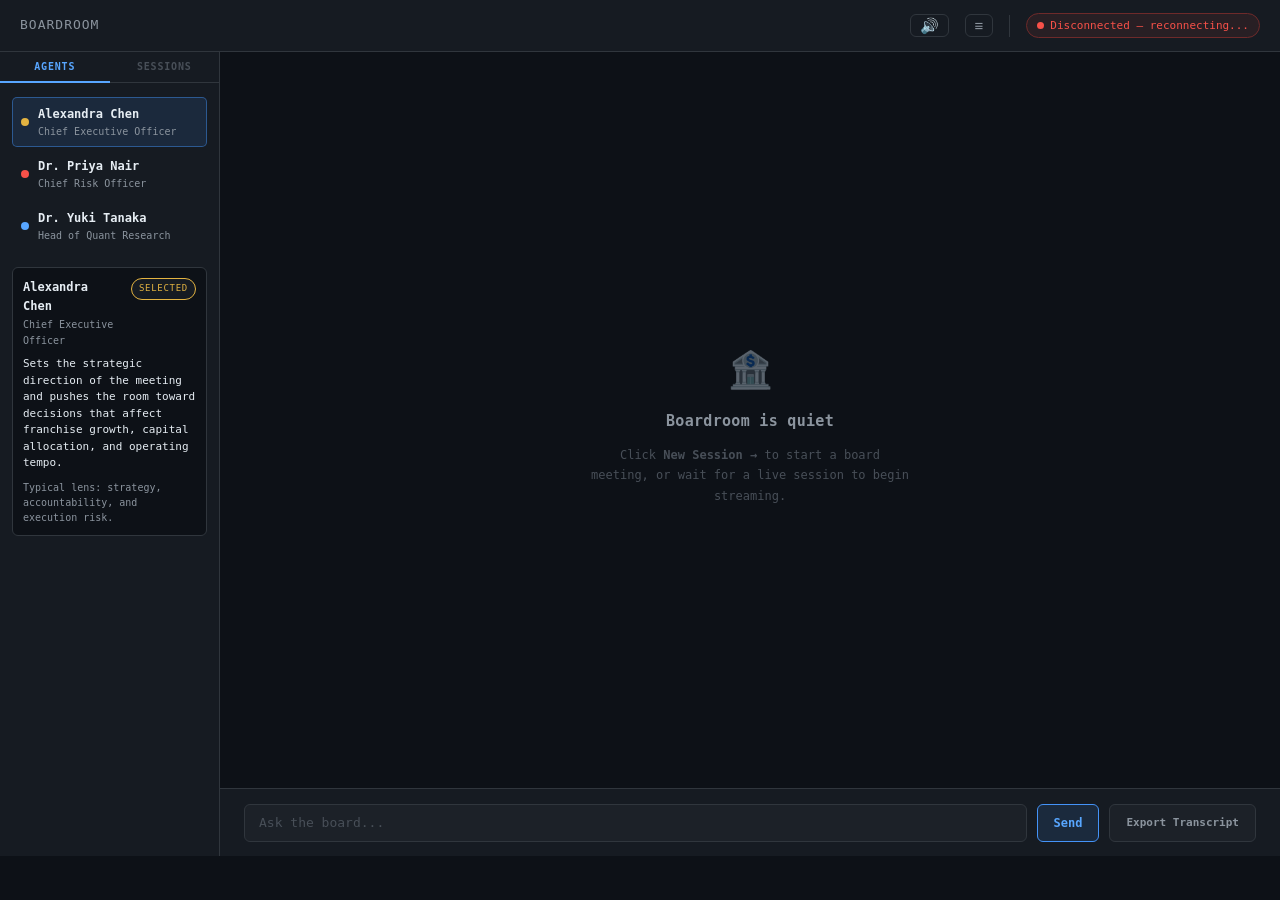
==== commit dbfe011e: "feat: dashboard v2 redesign — 5-domain nav, shared shell, summary-first layouts Replace flat 10-link" ====
--- a/dashboard/boardroom.html
+++ b/dashboard/boardroom.html
@@ -152,7 +152,70 @@
             grid-template-columns: var(--panel-left) 1fr;
             overflow: hidden;
             min-height: 0;
-        }
+            position: relative;
+        }
+
+        /* ── Sidebar tabs ───────────────────────────────────────────────────── */
+        .sidebar-tabs {
+            display: flex;
+            border-bottom: 1px solid var(--border);
+            flex-shrink: 0;
+        }
+        .sidebar-tab {
+            flex: 1;
+            background: transparent;
+            border: none;
+            border-bottom: 2px solid transparent;
+            padding: 9px 6px;
+            font-family: var(--font);
+            font-size: 10px;
+            font-weight: 600;
+            text-transform: uppercase;
+            letter-spacing: 0.08em;
+            color: var(--text-dim);
+            cursor: pointer;
+            transition: color 0.15s, border-color 0.15s;
+            margin-bottom: -1px;
+        }
+        .sidebar-tab:hover { color: var(--text-muted); }
+        .sidebar-tab.active { color: var(--blue); border-bottom-color: var(--blue); }
+        .sidebar-tab-panel { display: none; flex: 1 1 0; min-height: 0; flex-direction: column; }
+        .sidebar-tab-panel.active { display: flex; }
+
+        /* ── Context drawer ─────────────────────────────────────────────────── */
+        .context-drawer {
+            position: absolute;
+            right: 0;
+            top: 0;
+            bottom: 0;
+            width: 240px;
+            background: var(--bg-surface);
+            border-left: 1px solid var(--border);
+            display: none;
+            flex-direction: column;
+            z-index: 5;
+            overflow-y: auto;
+        }
+        .context-drawer.open { display: flex; }
+        .ctx-header {
+            display: flex;
+            align-items: center;
+            justify-content: space-between;
+            padding: 12px 14px;
+            border-bottom: 1px solid var(--border-subtle);
+            flex-shrink: 0;
+        }
+        .ctx-title { font-size: 10px; text-transform: uppercase; letter-spacing: 0.1em; color: var(--text-dim); font-weight: 600; }
+        .ctx-close { background: none; border: none; color: var(--text-dim); cursor: pointer; font-size: 14px; padding: 0 2px; }
+        .ctx-close:hover { color: var(--text-muted); }
+        .ctx-section { padding: 12px 14px; border-bottom: 1px solid var(--border-subtle); }
+        .ctx-section-label { font-size: 10px; text-transform: uppercase; letter-spacing: 0.08em; color: var(--text-dim); margin-bottom: 8px; font-weight: 600; }
+        .ctx-row { display: flex; justify-content: space-between; font-size: 11px; margin-bottom: 5px; gap: 8px; }
+        .ctx-row-label { color: var(--text-muted); flex-shrink: 0; }
+        .ctx-row-value { color: var(--text-primary); text-align: right; word-break: break-word; }
+        .ctx-scenario-name { font-size: 12px; font-weight: 600; color: var(--gold); margin-bottom: 4px; }
+        .ctx-scenario-desc { font-size: 11px; color: var(--text-muted); line-height: 1.5; }
+        .ctx-empty { font-size: 11px; color: var(--text-dim); padding: 4px 0; }
 
         /* ── Left sidebar ──────────────────────────────────────────────────── */
         .sidebar {
@@ -800,6 +863,7 @@
         }
     </style>
     <script src="/static/shared_nav.js" defer></script>
+  <script src="/static/glossary.js" defer></script>
 </head>
 <body>
 
@@ -810,6 +874,7 @@
         <div class="header-title">Boardroom</div>
         <div class="header-spacer"></div>
         <button id="btn-mute" class="btn-mute" onclick="toggleMute()" title="Toggle voice narration">🔊</button>
+        <button id="btn-ctx" class="btn-mute" onclick="toggleContextDrawer()" title="Session context">≡</button>
         <div class="header-divider"></div>
         <div id="conn-badge" class="connection-badge">
             <span class="conn-dot"></span>
@@ -823,40 +888,48 @@
         <!-- Left sidebar -->
         <aside class="sidebar">
 
-            <!-- Participants -->
-            <div class="sidebar-section">
-                <div class="section-label">Participants</div>
-                <div id="agents-list">
-                    <!-- populated by JS -->
-                </div>
-                <div class="agent-summary" id="agent-summary" aria-live="polite">
-                    <div class="agent-summary-header">
-                        <div>
-                            <div class="agent-summary-name" id="agent-summary-name">Alexandra Chen</div>
-                            <div class="agent-summary-role" id="agent-summary-role">Chief Executive Officer</div>
+            <!-- Tab bar -->
+            <div class="sidebar-tabs">
+                <button class="sidebar-tab active" data-panel="agents" onclick="switchSidebarTab('agents')">Agents</button>
+                <button class="sidebar-tab" data-panel="sessions" onclick="switchSidebarTab('sessions')">Sessions</button>
+            </div>
+
+            <!-- Agents tab panel -->
+            <div class="sidebar-tab-panel active" id="sidebar-panel-agents">
+                <div class="sidebar-section" style="border-bottom:none;flex:1 1 0;overflow-y:auto;">
+                    <div id="agents-list">
+                        <!-- populated by JS -->
+                    </div>
+                    <div class="agent-summary" id="agent-summary" aria-live="polite">
+                        <div class="agent-summary-header">
+                            <div>
+                                <div class="agent-summary-name" id="agent-summary-name">Alexandra Chen</div>
+                                <div class="agent-summary-role" id="agent-summary-role">Chief Executive Officer</div>
+                            </div>
+                            <div class="agent-summary-badge" id="agent-summary-badge">Selected</div>
                         </div>
-                        <div class="agent-summary-badge" id="agent-summary-badge">Selected</div>
-                    </div>
-                    <div class="agent-summary-text" id="agent-summary-text">
-                        Sets the strategic direction of the meeting and pushes the room toward decisions that affect franchise growth, capital allocation, and operating tempo.
-                    </div>
-                    <div class="agent-summary-focus" id="agent-summary-focus">
-                        Typical lens: strategy, accountability, and execution risk.
+                        <div class="agent-summary-text" id="agent-summary-text">
+                            Sets the strategic direction of the meeting and pushes the room toward decisions that affect franchise growth, capital allocation, and operating tempo.
+                        </div>
+                        <div class="agent-summary-focus" id="agent-summary-focus">
+                            Typical lens: strategy, accountability, and execution risk.
+                        </div>
                     </div>
                 </div>
             </div>
 
-            <!-- Sessions -->
-            <div class="sidebar-section sidebar-sessions">
-                <div class="section-label">Sessions</div>
-                <div class="sessions-scroll">
-                    <div id="sessions-list">
-                        <div style="color:var(--text-dim);font-size:11px;padding:4px 0;">Loading...</div>
+            <!-- Sessions tab panel -->
+            <div class="sidebar-tab-panel" id="sidebar-panel-sessions">
+                <div class="sidebar-section sidebar-sessions" style="border-bottom:none;">
+                    <div class="sessions-scroll">
+                        <div id="sessions-list">
+                            <div style="color:var(--text-dim);font-size:11px;padding:4px 0;">Loading...</div>
+                        </div>
                     </div>
+                    <button class="btn-new-session" id="btn-start" onclick="openModal()">
+                        New Session &rarr;
+                    </button>
                 </div>
-                <button class="btn-new-session" id="btn-start" onclick="openModal()">
-                    New Session &rarr;
-                </button>
             </div>
 
         </aside>
@@ -903,6 +976,31 @@
             </div>
 
         </main>
+
+        <!-- Context drawer (right side, toggle with ≡ button) -->
+        <aside class="context-drawer" id="context-drawer">
+            <div class="ctx-header">
+                <span class="ctx-title">Session Context</span>
+                <button class="ctx-close" onclick="toggleContextDrawer()" title="Close">✕</button>
+            </div>
+            <div class="ctx-section" id="ctx-session">
+                <div class="ctx-section-label">Current Session</div>
+                <div class="ctx-empty" id="ctx-session-content">No active session</div>
+            </div>
+            <div class="ctx-section" id="ctx-scenario-section">
+                <div class="ctx-section-label">Active Scenario</div>
+                <div id="ctx-scenario-content">
+                    <div class="ctx-empty">No scenario active</div>
+                </div>
+            </div>
+            <div class="ctx-section">
+                <div class="ctx-section-label">Participants</div>
+                <div id="ctx-participants-content">
+                    <div class="ctx-empty">—</div>
+                </div>
+            </div>
+        </aside>
+
     </div>
 </div>
 
@@ -1720,6 +1818,62 @@
         btn.classList.toggle("muted", muted);
     }
 
+    // ── Sidebar tab switching ─────────────────────────────────────────────────
+
+    function switchSidebarTab(panel) {
+        document.querySelectorAll('.sidebar-tab').forEach(t => {
+            t.classList.toggle('active', t.dataset.panel === panel);
+        });
+        document.querySelectorAll('.sidebar-tab-panel').forEach(p => {
+            p.classList.toggle('active', p.id === 'sidebar-panel-' + panel);
+        });
+    }
+
+    // ── Context drawer ────────────────────────────────────────────────────────
+
+    function toggleContextDrawer() {
+        const drawer = document.getElementById('context-drawer');
+        const isOpen = drawer.classList.toggle('open');
+        if (isOpen) loadContextDrawer();
+    }
+
+    async function loadContextDrawer() {
+        // Active scenario
+        try {
+            const r = await fetch('/api/scenarios/active');
+            const d = await r.json();
+            const el = document.getElementById('ctx-scenario-content');
+            if (d.active) {
+                el.innerHTML =
+                    `<div class="ctx-scenario-name">${esc(d.name || d.scenario_id || 'Unknown')}</div>` +
+                    `<div class="ctx-scenario-desc">${esc(d.description || '')}</div>`;
+            } else {
+                el.innerHTML = '<div class="ctx-empty">No scenario active</div>';
+            }
+        } catch (_) {}
+
+        // Sessions / participants
+        try {
+            const r = await fetch('/api/boardroom/meetings');
+            const meetings = await r.json();
+            const latest = meetings[0];
+            const sessEl = document.getElementById('ctx-session-content');
+            if (latest) {
+                sessEl.innerHTML =
+                    `<div class="ctx-row"><span class="ctx-row-label">Title</span><span class="ctx-row-value">${esc(latest.title || '—')}</span></div>` +
+                    `<div class="ctx-row"><span class="ctx-row-label">Status</span><span class="ctx-row-value">${esc(latest.status || '—')}</span></div>` +
+                    `<div class="ctx-row"><span class="ctx-row-label">Agents</span><span class="ctx-row-value">${esc(String(latest.participant_count || '—'))}</span></div>`;
+                const partEl = document.getElementById('ctx-participants-content');
+                const names = (latest.agent_names || []).join(', ');
+                partEl.innerHTML = names
+                    ? `<div class="ctx-row-value" style="font-size:11px;color:var(--text-muted)">${esc(names)}</div>`
+                    : '<div class="ctx-empty">—</div>';
+            } else {
+                sessEl.innerHTML = '<div class="ctx-empty">No sessions found</div>';
+            }
+        } catch (_) {}
+    }
+
     // ── Boot ──────────────────────────────────────────────────────────────────
 
     renderAgentList();
